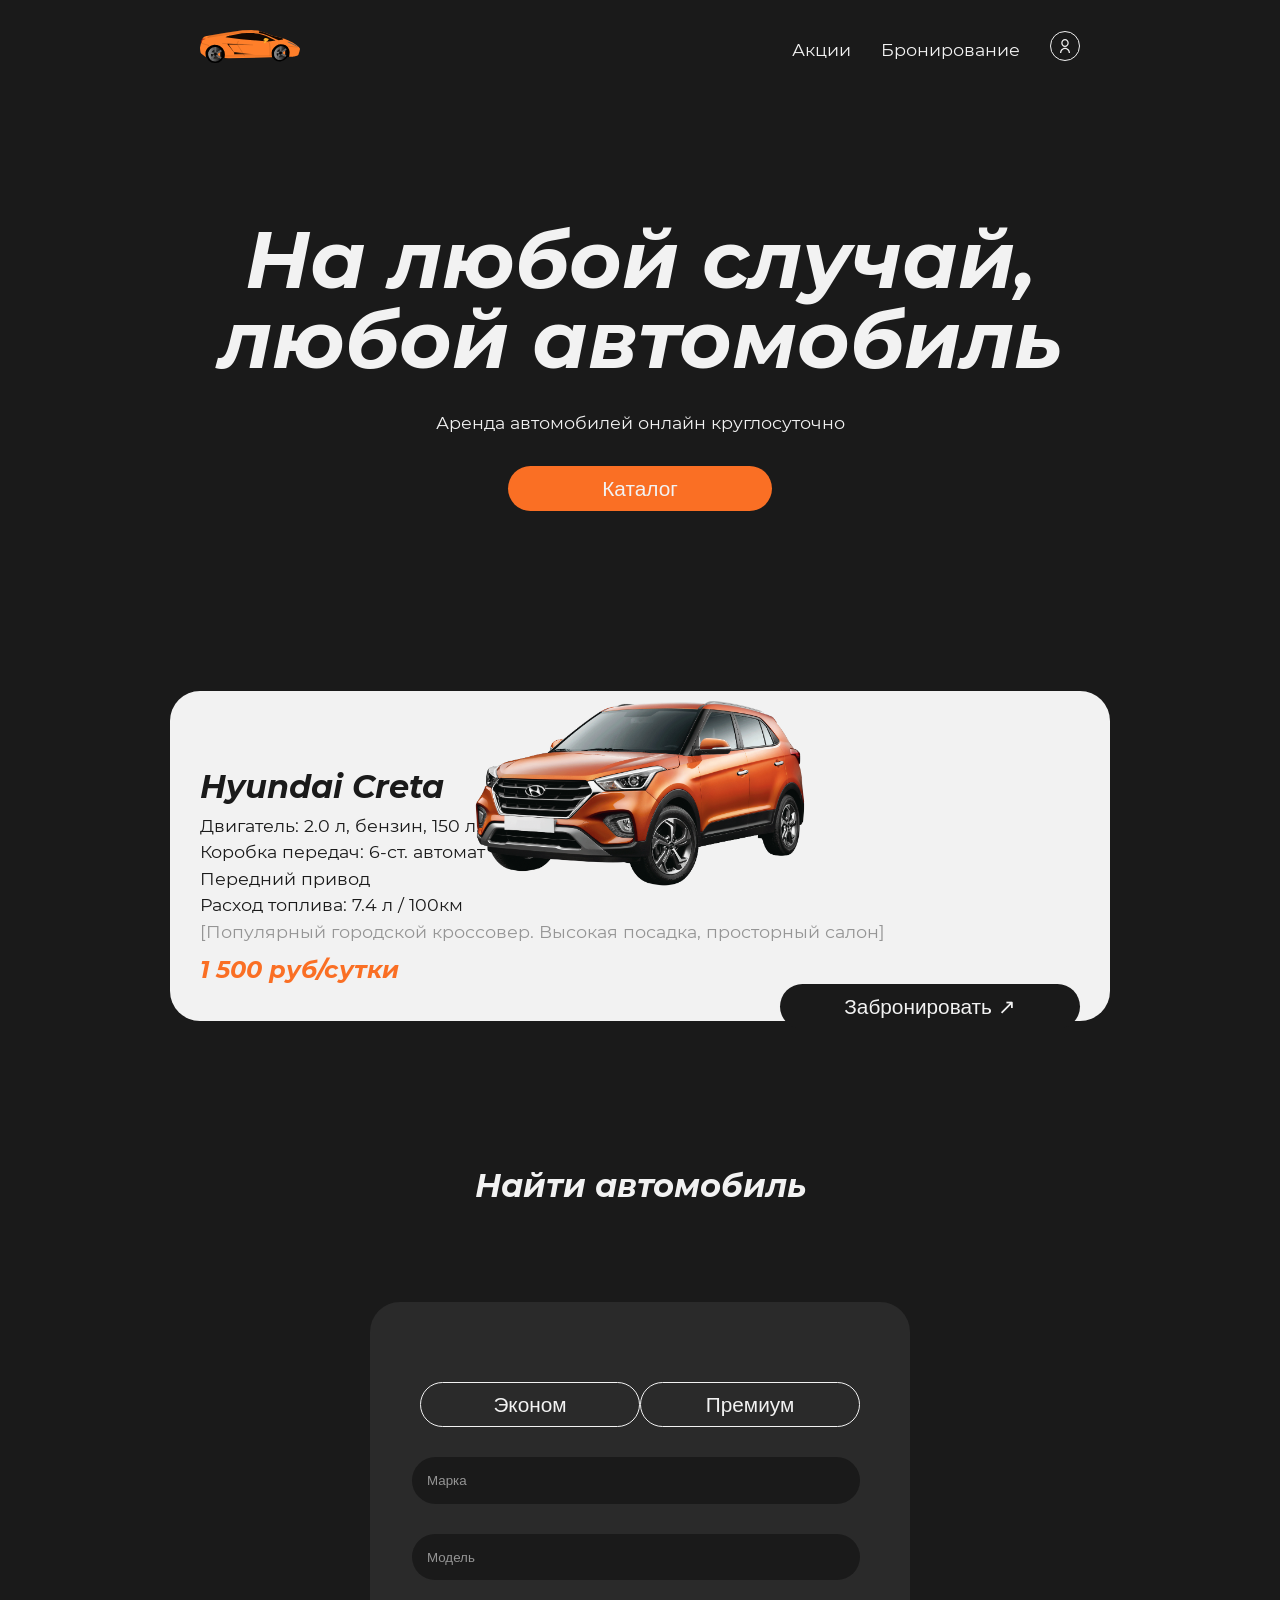
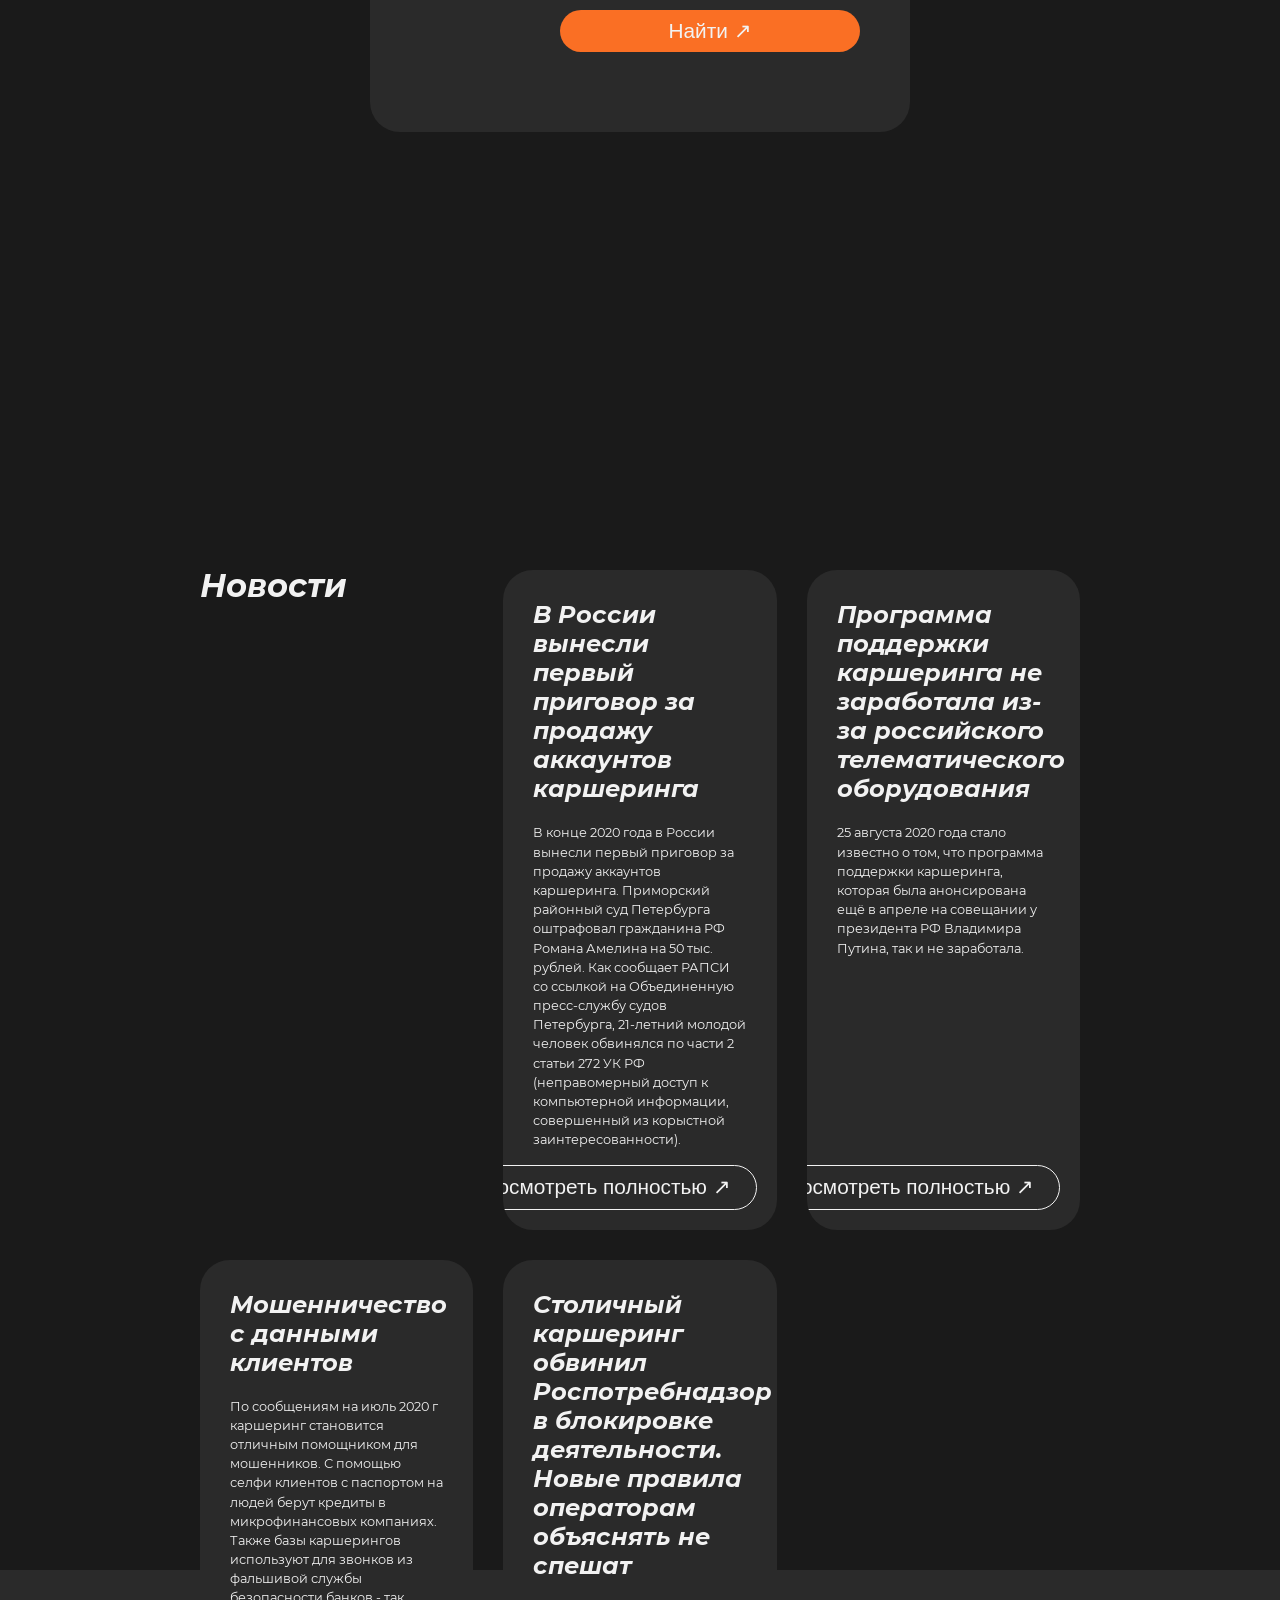
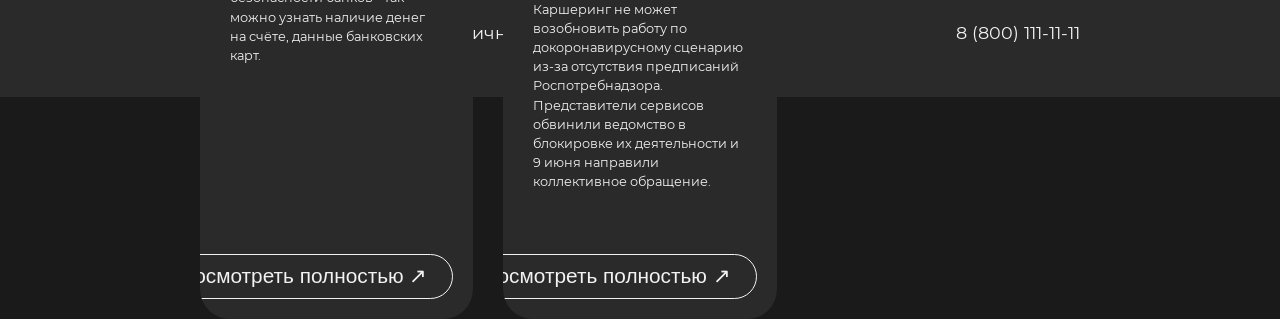
==== index.html @ b6ddaa35 "first commit" ====
<!DOCTYPE html>
<html lang="ru">
<head>
    <meta charset="UTF-8">
    <meta name="viewport" content="width=device-width, initial-scale=1.0">
    <link rel="stylesheet" href="./css/style.css">
    <title>Car&Drive</title>
</head>
<body>
    <header>
        <a href="index.html"><img src="./img/svg/logo.svg" alt="logo" class="logo"></a>
        <nav>
            <a href="#">Акции</a>
            <a href="pages/bron.html">Бронирование</a>
            <a href="pages/login.html"><img src="./img/svg/account.svg" alt="account" class="account"></a>
        </nav>
    </header>
    <main>
        <div class="main-content">
            <h1>На любой случай, любой автомобиль</h1>
            <p>Аренда автомобилей онлайн круглосуточно</p>
            <button class="cta" onclick="window.location.href='pages/bron.html'">Каталог</button>
        </div>
        <div class="main-car">
            <img src="./img/cars/orange-huynday.png" alt="orange-huynday" class="main-img">
            <div class="main-car-content" id="Z94CB41D0BR789012">
                <div class="desc">
                    <h2>Hyundai Creta</h2>
                    <p>Двигатель: 2.0 л, бензин, 150 л.с.<br>
                    Коробка передач: 6-ст. автомат<br>
                    Передний привод<br>
                    Расход топлива: 7.4 л / 100км<br>
                    <span>[Популярный городской кроссовер. Высокая посадка, просторный салон]</span></p>
                    <h6>1 500 руб/сутки</h6>
                </div>
                <button class="cta btn-black bron-btn" onclick="window.location.href='pages/bron.html#Z94CB41D0BR789012'">Забронировать ↗</button>
            </div>
        </div>
    </main>
    <!-- <section class="section-trust">

    </section> -->
    <section class="section-search">
        <h2>Найти автомобиль</h2>
        <div class="search">
            <div class="search-btns">
                <button class="stroke">Эконом</button>
                <button class="stroke">Премиум</button>
            </div>
            <input type="text" id="mark" name="mark" placeholder="Марка">
            <input type="text" id="model" name="model" placeholder="Модель">
            <button class="cta">Найти ↗</button>
        </div>
    </section>

    <section class="section-news">
        <div class="news">
            <h2>Новости</h2>
            <div class="new">
                <img src="./img/roads/road-travel.jpg" alt="new" class="news-img">
                <div class="new-content">
                    <h6>В России вынесли первый приговор за продажу аккаунтов каршеринга</h6>
                    <p>В конце 2020 года в России вынесли первый приговор за продажу аккаунтов каршеринга. Приморский районный суд Петербурга оштрафовал гражданина РФ Романа Амелина на 50 тыс. рублей. Как сообщает РАПСИ со ссылкой на Объединенную пресс-службу судов Петербурга, 21-летний молодой человек обвинялся по части 2 статьи 272 УК РФ (неправомерный доступ к компьютерной информации, совершенный из корыстной заинтересованности).</p>
                </div>
                <button class="stroke learn-more-btn">Посмотреть полностью ↗</button>
            </div>

            <div class="new">
                <img src="./img/roads/Road-Trip.jpg" alt="new" class="news-img">
                <div class="new-content">
                    <h6>Программа поддержки каршеринга не заработала из-за российского телематического оборудования</h6>
                    <p>25 августа 2020 года стало известно о том, что программа поддержки каршеринга, которая была анонсирована ещё в апреле на совещании у президента РФ Владимира Путина, так и не заработала.</p>
                </div>
                <button class="stroke learn-more-btn">Посмотреть полностью ↗</button>
            </div>

            <div class="new">
                <img src="./img/card/visa.png" alt="new" class="news-img">
                <div class="new-content">
                    <h6>Мошенничество с данными клиентов</h6>
                    <p>По сообщениям на июль 2020 г каршеринг становится отличным помощником для мошенников. С помощью селфи клиентов с паспортом на людей берут кредиты в микрофинансовых компаниях. Также базы каршерингов используют для звонков из фальшивой службы безопасности банков - так можно узнать наличие денег на счёте, данные банковских карт.</p>
                </div>
                <button class="stroke learn-more-btn">Посмотреть полностью ↗</button>
            </div>

            <div class="new">
                <img src="./img/roads/empty-highway-asphalt-road-beautiful-sky_51195-3950.jpg" alt="new" class="news-img">
                <div class="new-content">
                    <h6>Столичный каршеринг обвинил Роспотребнадзор в блокировке деятельности. Новые правила операторам объяснять не спешат</h6>
                    <p>Каршеринг не может возобновить работу по докоронавирусному сценарию из-за отсутствия предписаний Роспотребнадзора. Представители сервисов обвинили ведомство в блокировке их деятельности и 9 июня направили коллективное обращение.</p>
                </div>
                <button class="stroke learn-more-btn">Посмотреть полностью ↗</button>
            </div>
        </div>
    </section>

    <footer>
        <nav>
            <a href="#">Акции</a>
            <a href="./pages/bron.html">Бронирование</a>
            <a href="./pages/login.html">Личный кабинет</a>
        </nav>
        <p>8 (800) 111-11-11</p>
    </footer>

    <script src="./js/flip-card-script.js"></script>
    
</body>
</html>
---- css/style.css ----
@font-face {
    font-family: 'Montsterrat-reg';
    src: url('../fonts/Montserrat-Regular.ttf');
}
@font-face {
    font-family: 'Montsterrat-bi';
    src: url('../fonts/Montserrat-BoldItalic.ttf');
}
@font-face {
    font-family: 'NotoSans';
    src: url('../fonts/NotoSansJP-Bold.otf');
}

*{
    margin: 0;
    padding: 0;
}

p, a, label{
    font-size: 1.1em;
    font-family: 'Montsterrat-reg';
    color: #f2f2f2;
    text-decoration: none;
    line-height: 1.5;
}
a img:hover{
    fill:#fa6f24;
}
label{
    font-size: 1em;
}
span{
    color: #959595;
}
body{
    background-color: #1a1a1a;
    margin: 0 200px;
    display: flex;
    flex-direction: column;
    gap: 100px;
}
section{
    height: 100vh;
}
header{
    display: flex;
    justify-content: space-between;
    margin-top: 30px;
}
.logo{
    width: 100px;
}
a{
    transition: 0.3s;
}
a:hover{
    color: rgb(254, 127, 37);
}
nav{
    display: flex;
    align-items: center;
    gap: 30px;
}
h1{
    color: #f2f2f2;
    font-size: 5em;
    line-height: 1;
    font-family: 'Montsterrat-bi';
}
h2{
    color: #1a1a1a;
    font-size: 2em;
    line-height: 1;
    font-family: 'Montsterrat-bi';
}
h6{
    font-size: 1.5em;
    color: #f2f2f2;
    font-family: 'Montsterrat-bi';
}
section h2, main h2{
    color: #f2f2f2;
}
main{
    height: 100vh;
    display: flex;
    flex-direction: column;
    text-align: center;
    justify-content: center;
    align-items: center;
    gap: 180px;
}
.main-content, .car-card-content{
    display: flex;
    flex-direction: column;
    justify-content: center;
    align-items: center;
    gap: 30px;
}
.car-card-content{
    align-items: end;
    margin-top: 60px;
}
.main-img, .car-card-img{
    position: absolute;
    width: 40%;
    bottom: 40%;
    left: 30%;
}
.car-card-img{
    width: 60%;
    bottom: 80%;
    left: 20%;
}
button{
    font-size: 1.3em;
    border-radius: 40px;
    transition: 0.3s;
    border: none;
    width: 300px;
    height: 45px;
    text-align: center;
}
.cta{
    background-color: #fa6f24;
    color: #f2f2f2;
}
.cta:hover{
    background-color: rgb(221, 95, 6);
    cursor: pointer;  
}
.stroke{
    background-color: transparent;
    border: 1px solid #f2f2f2;
    color: #f2f2f2;
}
.stroke:hover{
    background-color: #fa6f24;
    border: 1px solid rgb(221, 95, 6);
    cursor: pointer; 
}

.main-content button{
    width: 30%;
}
.main-car, .car-card{
    width: 100%;
    height: 30%;
    background-color: #f2f2f2;
    border-radius: 30px;
    position: relative;
    padding: 30px;
}
.car-card{
    height: calc(100% - 150px);
    background-color: #2a2a2a;
    flex: 0 0 28%; 
}
.car-card button{
    width: 70%;
}
.car-card-bron{
    display: flex;
    align-items: center;
    justify-content: space-between;
    width: 100%;
}
.car-card-bron h6, .main-car-content h6{
    color: #fa6f24;
}
.btn-black{
    background-color: #1a1a1a;
}
.desc{
    width: 100%;
    display: flex;
    flex-direction: column;
    align-items: baseline;
    text-align: start;
    gap: 10px;
}
.main-car-content p, .main-car-content h2{
    color: #1a1a1a;
}
.main-car-content{
    display: flex;
    flex-direction: column;
    align-items: flex-end;
    margin-top: 50px;
}

.section-search{
    display: flex;
    flex-direction: column;
    align-items: center;
}
.search, .form, .form-lk{
    background-color: #2a2a2a;
    padding: 80px 50px;
    width: 50%;
    display: flex;
    flex-direction: column;
    border-radius: 30px;
    height: 30%;
    gap: 30px;
    align-items: end;
    margin-top: 100px;
}
.car-info, .user-info, .form-user{
    width: 100%;
    display: flex;
    flex-direction: column;
    gap: 20px;
}
.form-user{
    align-items: end;
    gap: 50px;
}
.user-info{
    align-items: end;
}

.form{
    width: 100%;
    padding: 30px 50px;
    display: grid;
    grid-template-columns: 1fr 1fr;
    gap: 100px;
    height: auto;
    align-items: start;
}
.form-lk{
    width: 50%;
    display: flex;
    flex-direction: column;
    height: auto;
}
.form-btns{
    display: flex;
    align-items: center;
    justify-content: space-between;
    width: 100%;
}

input{
    width: 95%;
    background-color: #1a1a1a;
    border: none;
    border-radius: 25px;
    height: 50px;
    color: #f2f2f2;
    padding: 0 15px;
}
input::placeholder{
    color: #959595;
}
input::-webkit-calendar-picker-indicator{
    filter: invert(1);
}
.search-btns{
    display: flex;
    justify-content: space-evenly;
    width: 100%;
}

footer{
    background-color: #2a2a2a;
    margin-left: -200px;
    margin-right: -200px;
    padding: 50px 200px;
    display: flex;
    justify-content: space-between;
}


.news{
    display: grid;
    grid-template-columns: 1fr 1fr 1fr;
    grid-template-rows: 1fr 1fr;
    gap: 30px;
}

.new-content{
    display: flex;
    flex-direction: column;
    gap: 20px;
}
.new button{
    position: absolute;
    right: 20px;
    bottom: 20px;
}
.new-content h6{
    width: 100%;
}
.new-content p{
    font-size: 0.8em;
    margin-bottom: 50px;
}
.new{
    background-color: #2a2a2a;
    padding: 30px;
    border-radius: 30px;  
    position: relative;
    overflow: hidden;
}
.new:hover{
    border: 1px solid #f2f2f2;
    box-shadow: 5px 5px 20px #f2f2f231;
}
.new img{
    opacity: 0;
    width: 100%;
    height: 100%;
    position: absolute;
    top: 0;
    left: 0;
    background-size: contain;
}


.carousel{
    display: flex;
    gap: 20px;
    width: 100%;
    height: 100%;
    transition: transform 0.5s ease-in-out;
    align-items: end;
}
.inp{
    display: flex;
    flex-direction: column;
    gap: 10px;
    width: 100%;
    text-align: left;
}
.carousel-container {
    height: 50%;
    width: 100%;
    position: relative;
    display: flex;
    align-items: center;
    justify-content: center;
    padding: 20px;
}
.carousel-wrapper {
    height: 100%;
    width: 100%;
    overflow: hidden;
    margin: 0 20px;
}
.carousel-btn {
    position: relative;
    width: 50px;
    height: 50px;
    margin-top: 70px;
    border: none;
    border-radius: 50%;
    background: #2a2a2a;
    color: #f2f2f2;
    font-size: 24px;
    cursor: pointer;
    display: flex;
    align-items: center;
    justify-content: center;
    transition: all 0.3s ease;
    z-index: 10;
}
.carousel-btn:hover {
    background: #555;
    transform: scale(1.1);
}
.carousel-btn:active {
    transform: scale(0.95);
}
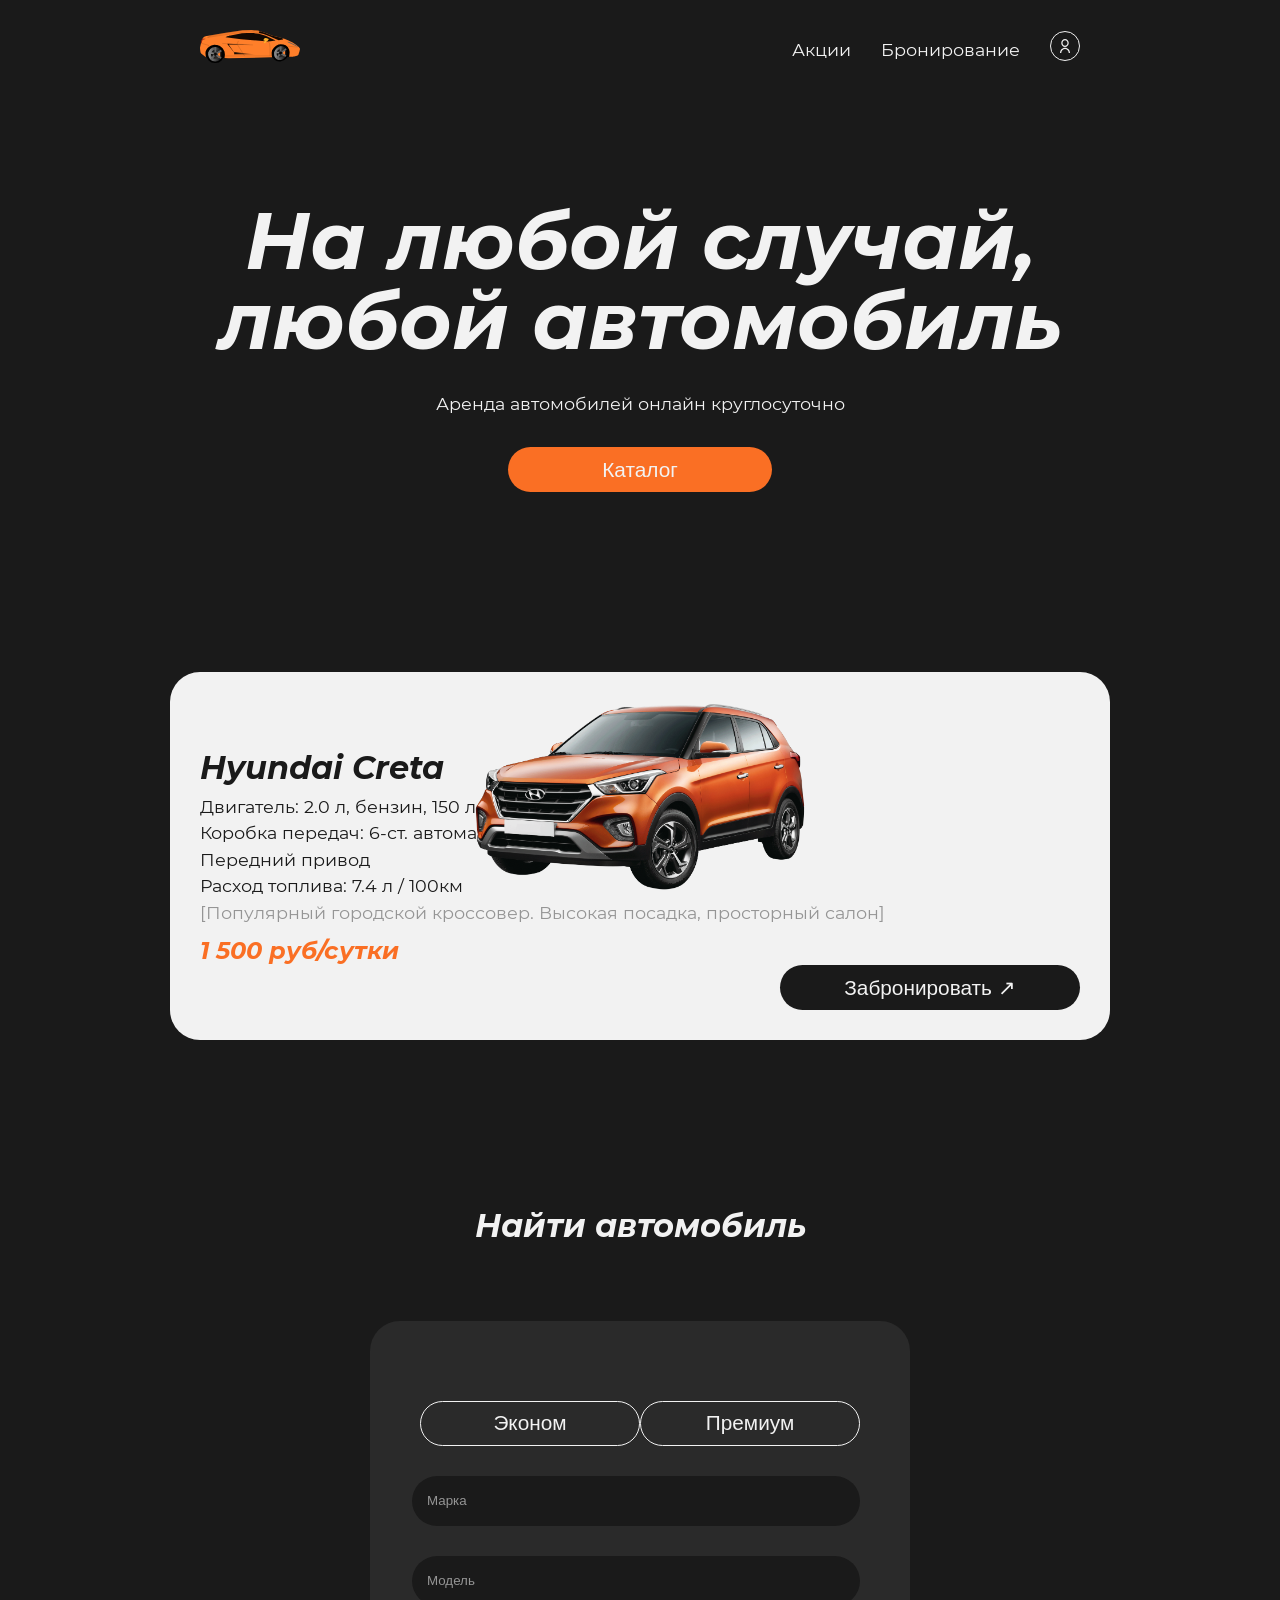
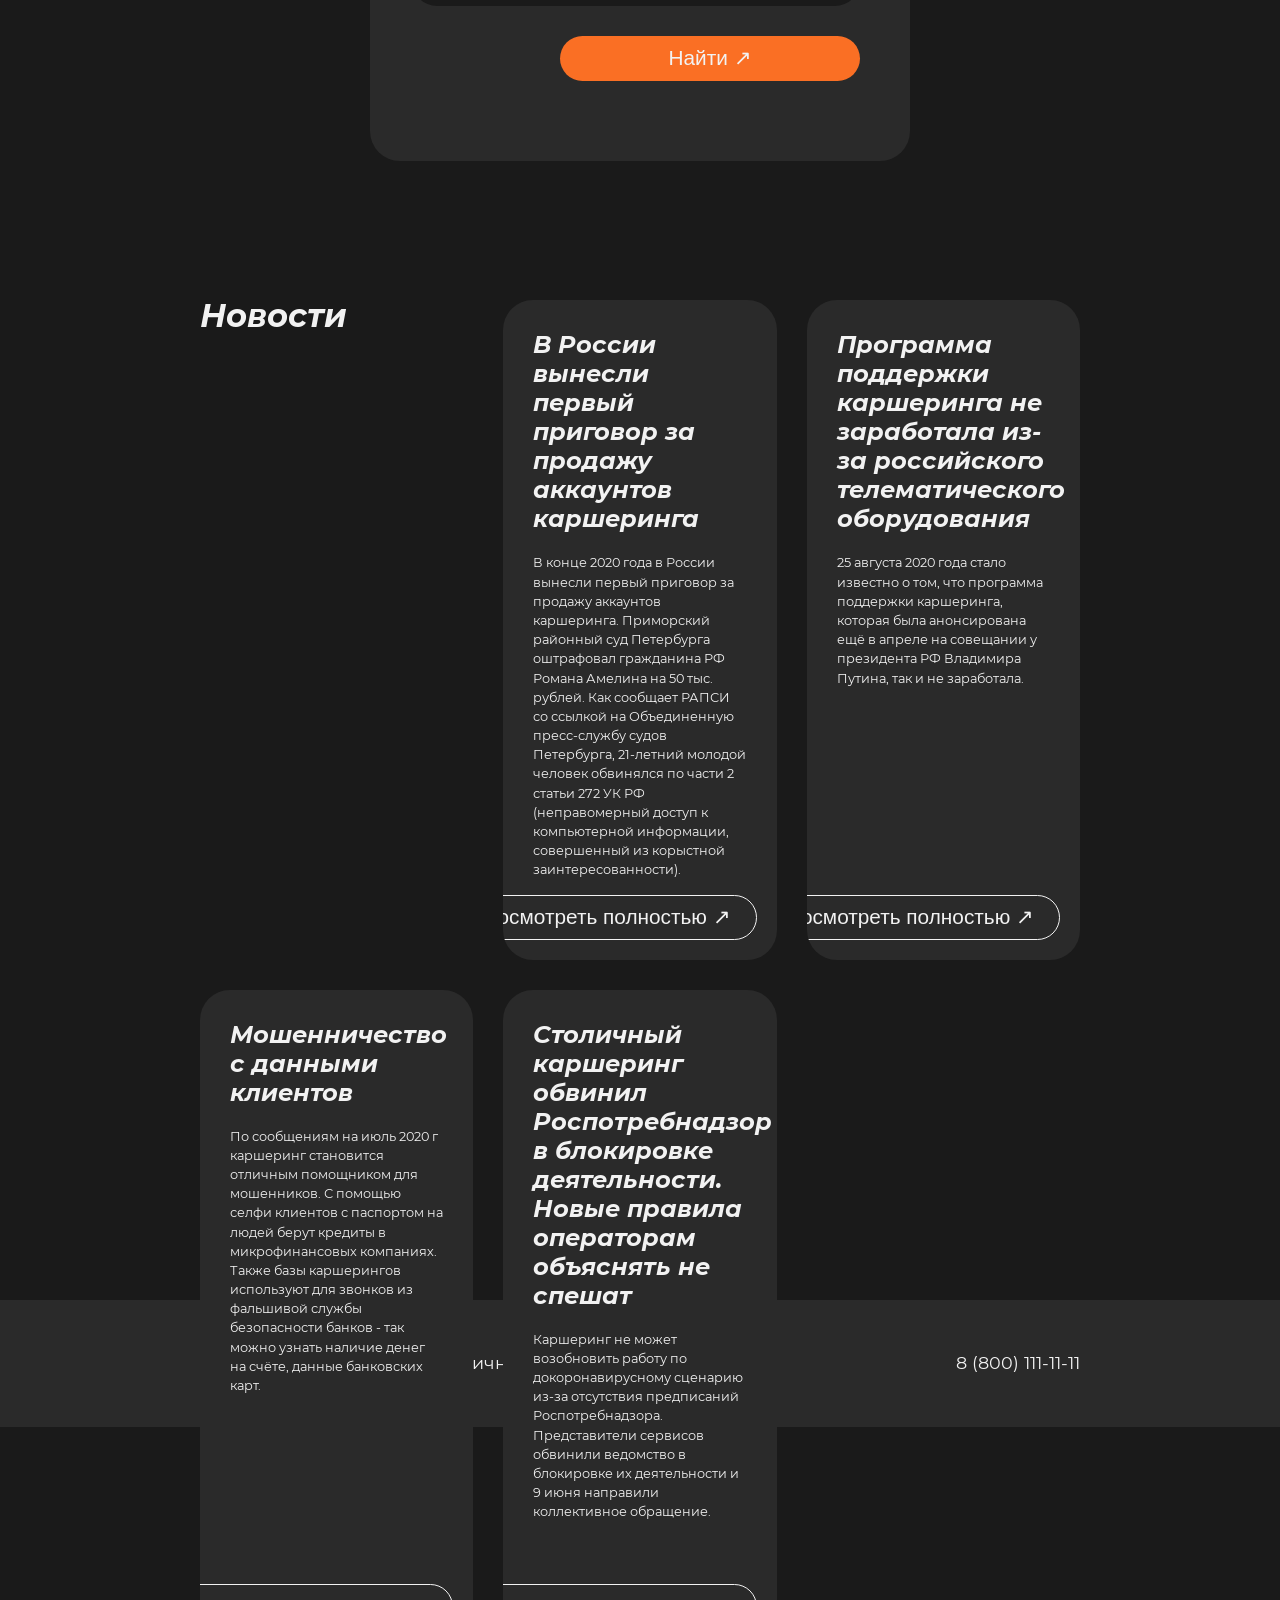
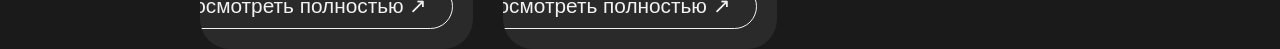
==== commit bcc20d92: "js update" ====
--- a/index.html
+++ b/index.html
@@ -44,12 +44,29 @@
         <h2>Найти автомобиль</h2>
         <div class="search">
             <div class="search-btns">
-                <button class="stroke">Эконом</button>
-                <button class="stroke">Премиум</button>
+                <button class="stroke" id="econom-btn">Эконом</button>
+                <button class="stroke" id="premium-btn">Премиум</button>
             </div>
             <input type="text" id="mark" name="mark" placeholder="Марка">
             <input type="text" id="model" name="model" placeholder="Модель">
-            <button class="cta">Найти ↗</button>
+            <button class="cta" id="search-btn">Найти ↗</button>
+        </div>
+    </section>
+
+    <section class="search-results-section" style="display: none;">
+        <h2>Результаты поиска</h2>
+        <div class="carousel-container">
+            <button class="carousel-btn prev-btn">
+                <span>&#8592;</span>
+            </button>
+            <div class="carousel-wrapper">
+                <div class="carousel">
+                    <!-- сюда будут добавляться карточки -->
+                </div>
+            </div>
+            <button class="carousel-btn next-btn">
+                <span>&#8594;</span>
+            </button>
         </div>
     </section>
 
@@ -104,6 +121,7 @@
     </footer>
 
     <script src="./js/flip-card-script.js"></script>
+    <script src="./js/search-script.js"></script>
     
 </body>
 </html>
--- a/css/style.css
+++ b/css/style.css
@@ -41,6 +41,10 @@
 }
 section{
     height: 100vh;
+    display: flex;
+    flex-direction: column;
+    align-items: center;
+    justify-content: space-around;
 }
 header{
     display: flex;
@@ -126,7 +130,7 @@
     color: #f2f2f2;
 }
 .cta:hover{
-    background-color: rgb(221, 95, 6);
+    background-color: #cb4e0a;
     cursor: pointer;  
 }
 .stroke{
@@ -134,9 +138,9 @@
     border: 1px solid #f2f2f2;
     color: #f2f2f2;
 }
-.stroke:hover{
-    background-color: #fa6f24;
-    border: 1px solid rgb(221, 95, 6);
+.stroke:hover, .active{
+    background-color: #cb4e0a;
+    border: 1px solid #fa6f24;
     cursor: pointer; 
 }
 
@@ -145,14 +149,13 @@
 }
 .main-car, .car-card{
     width: 100%;
-    height: 30%;
+    height: auto;
     background-color: #f2f2f2;
     border-radius: 30px;
     position: relative;
     padding: 30px;
 }
 .car-card{
-    height: calc(100% - 150px);
     background-color: #2a2a2a;
     flex: 0 0 28%; 
 }
@@ -193,6 +196,7 @@
     display: flex;
     flex-direction: column;
     align-items: center;
+    height: 70vh;
 }
 .search, .form, .form-lk{
     background-color: #2a2a2a;
@@ -201,10 +205,20 @@
     display: flex;
     flex-direction: column;
     border-radius: 30px;
-    height: 30%;
+    height: auto;
     gap: 30px;
     align-items: end;
-    margin-top: 100px;
+}
+.search-results-section .carousel-container {
+    height: 65%;
+}
+
+.search-results-section{
+    height: 80vh;
+}
+/* чтобы карусель скрывалась, когда нет результатов */
+.search-results-section[style*="display: none"] {
+    display: none;
 }
 .car-info, .user-info, .form-user{
     width: 100%;
@@ -226,14 +240,12 @@
     display: grid;
     grid-template-columns: 1fr 1fr;
     gap: 100px;
-    height: auto;
     align-items: start;
 }
 .form-lk{
     width: 50%;
     display: flex;
     flex-direction: column;
-    height: auto;
 }
 .form-btns{
     display: flex;
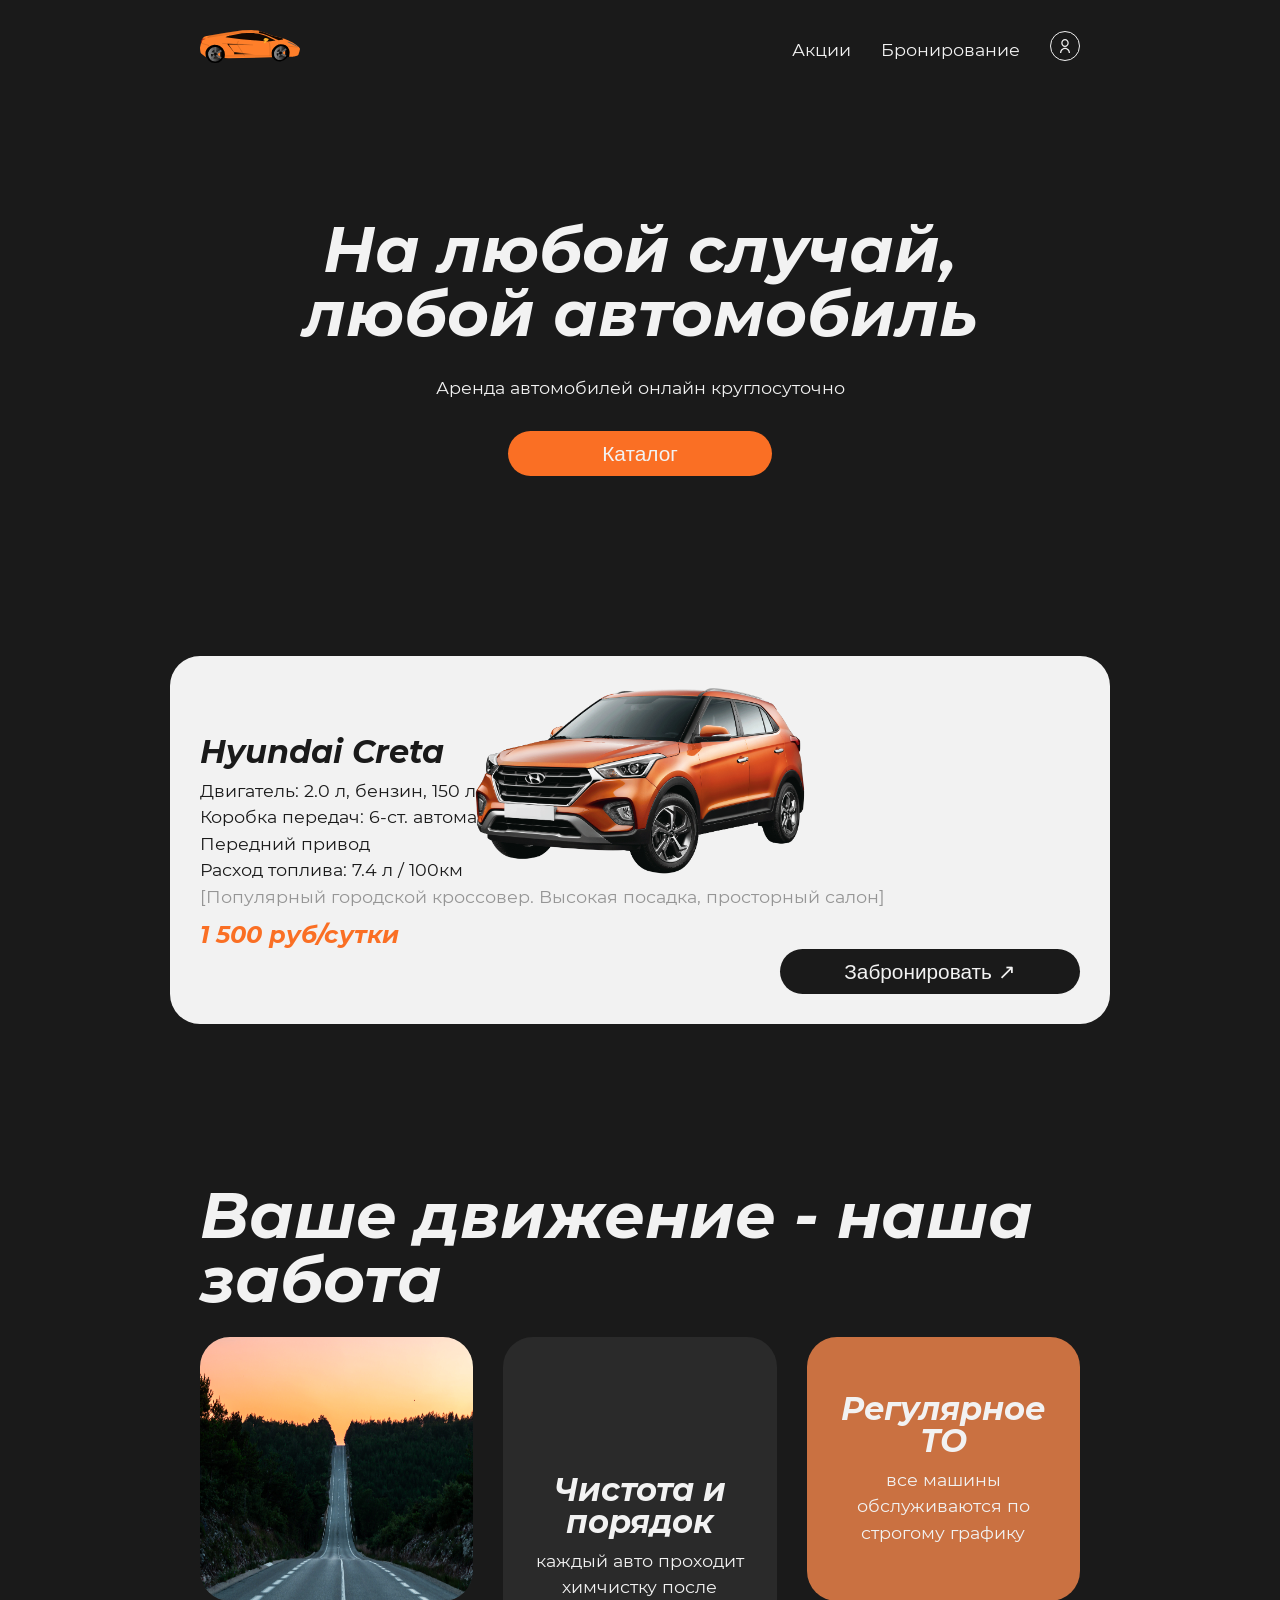
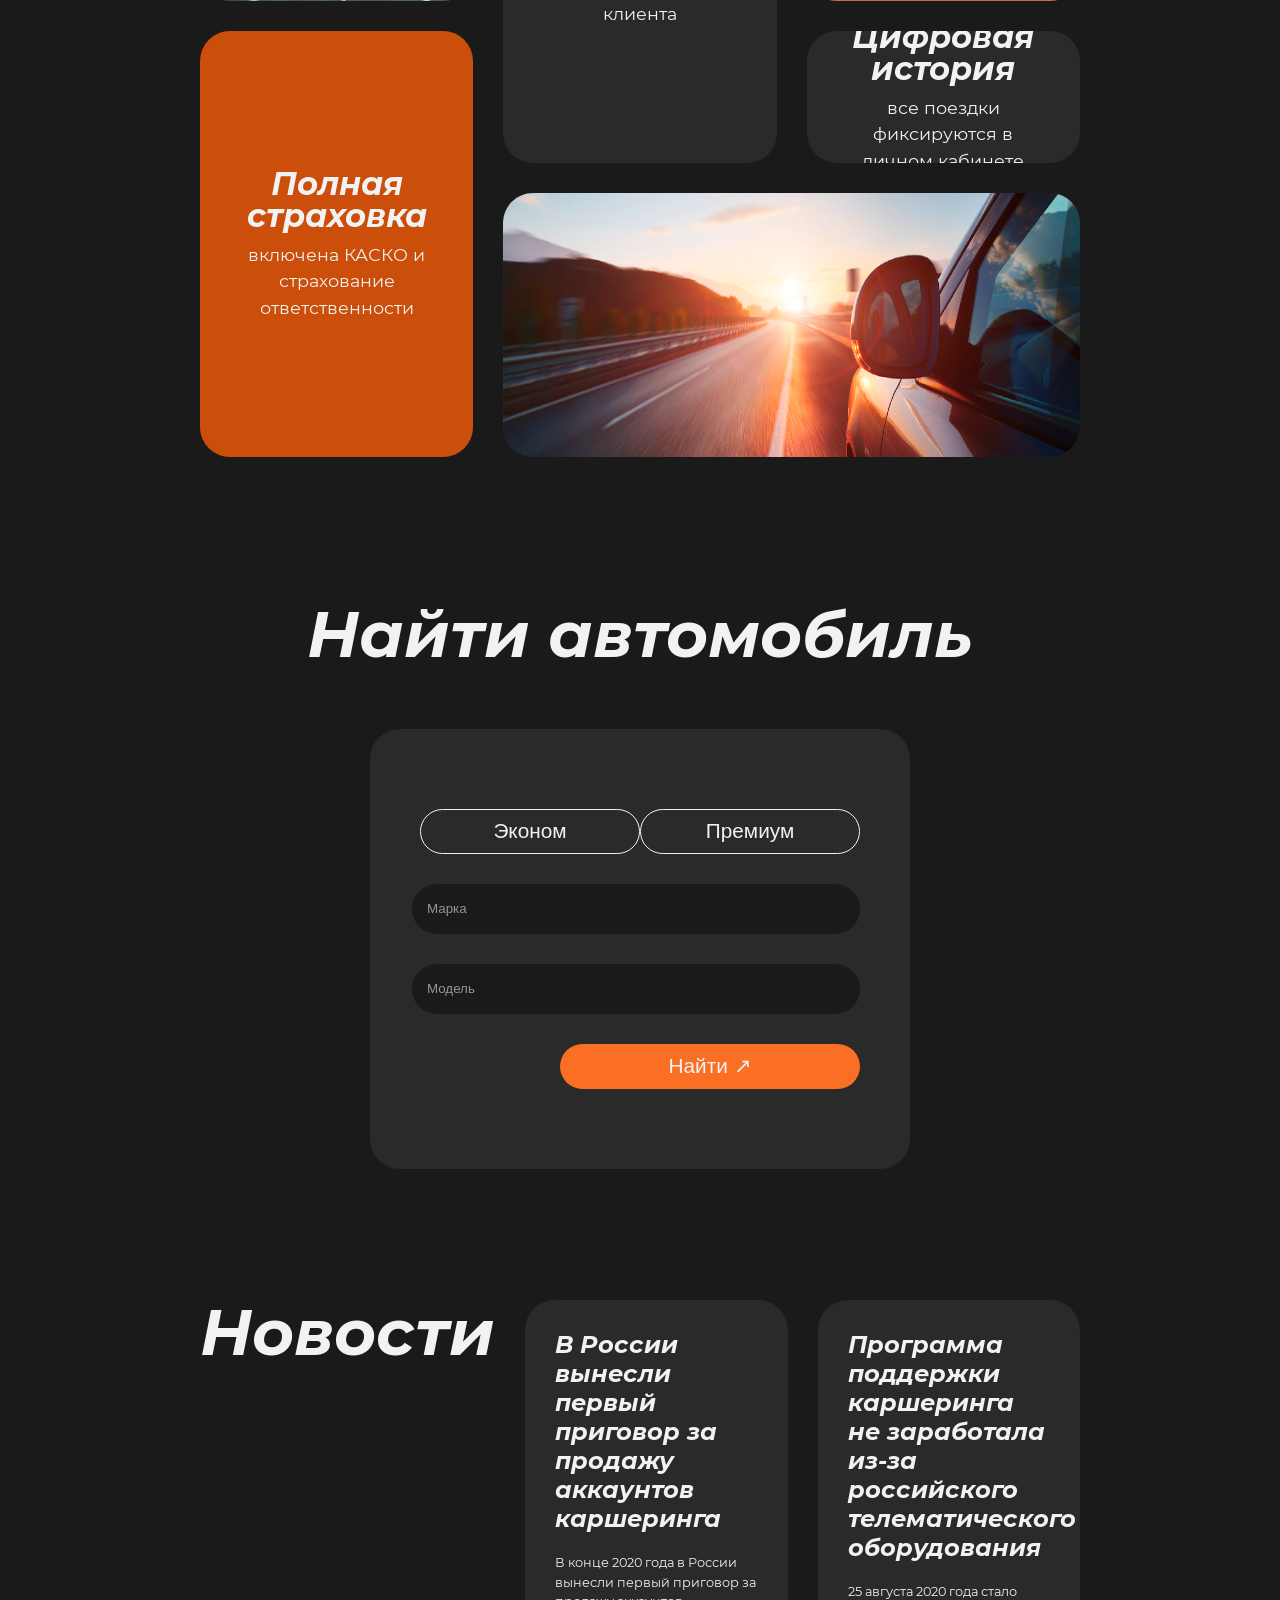
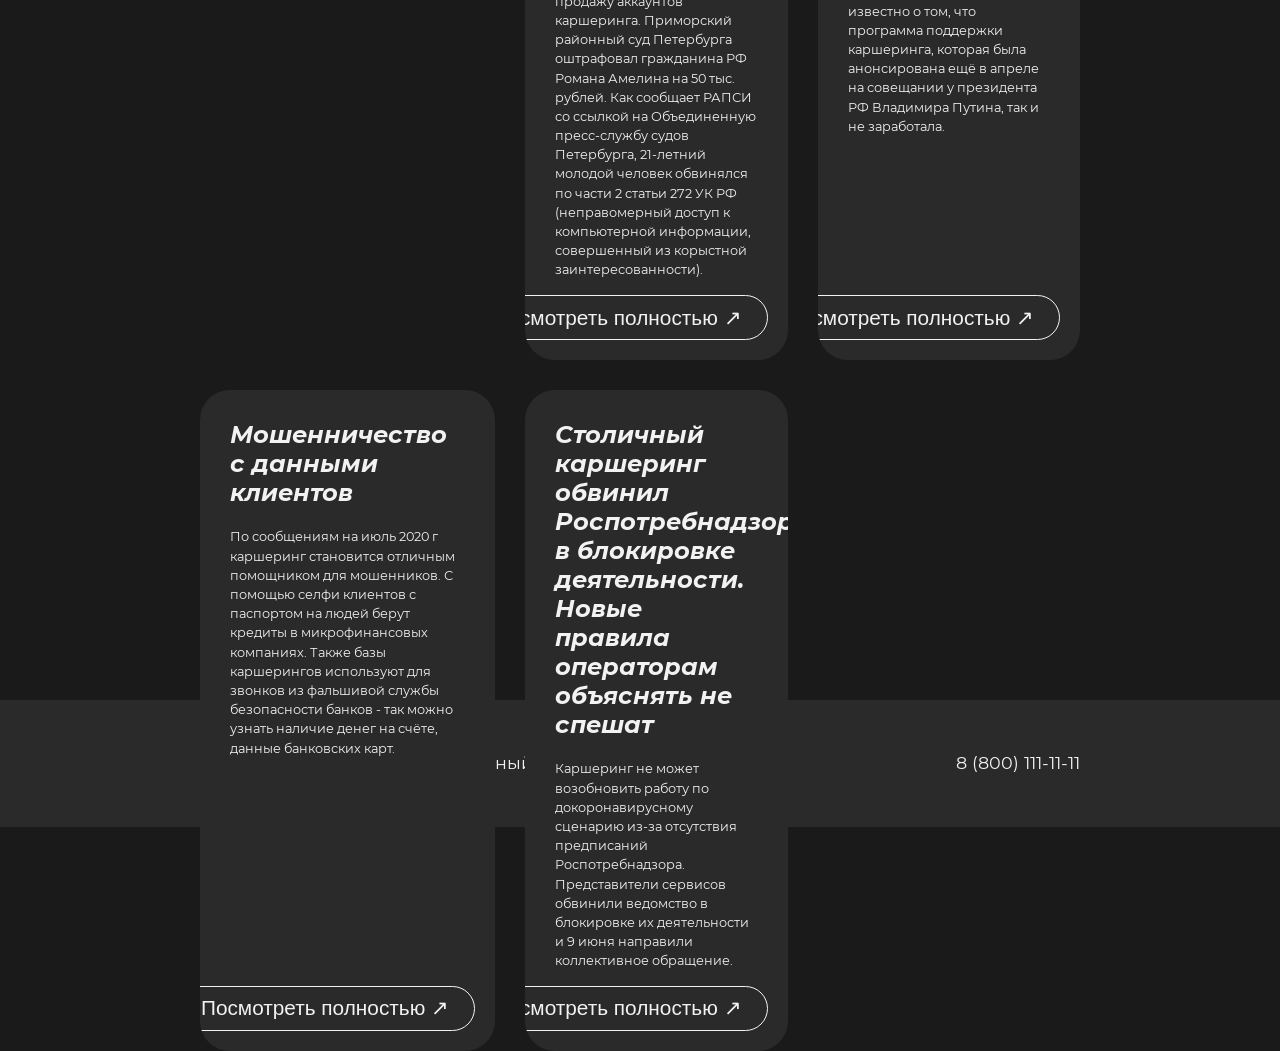
==== commit 6788794e: "lk page" ====
--- a/index.html
+++ b/index.html
@@ -10,7 +10,7 @@
     <header>
         <a href="index.html"><img src="./img/svg/logo.svg" alt="logo" class="logo"></a>
         <nav>
-            <a href="#">Акции</a>
+            <a href="pages/account.html">Акции</a>
             <a href="pages/bron.html">Бронирование</a>
             <a href="pages/login.html"><img src="./img/svg/account.svg" alt="account" class="account"></a>
         </nav>
@@ -37,11 +37,35 @@
             </div>
         </div>
     </main>
-    <!-- <section class="section-trust">
-
-    </section> -->
+    <section class="section-trust">
+        <h1>Ваше движение - наша забота</h1>
+        <div class="trust-cards">
+            <div class="trust-card">
+                <img src="./img/roads/roadrage.jpg" alt="road">
+            </div>
+            <div class="trust-card">
+                <h2>Чистота и порядок</h2>
+                <p>каждый авто проходит химчистку после клиента</p>
+            </div>
+            <div class="trust-card">
+                <h2>Регулярное ТО</h2>
+                <p>все машины обслуживаются по строгому графику</p>
+            </div>
+            <div class="trust-card">
+                <h2>Полная страховка </h2>
+                <p>включена КАСКО и страхование ответственности</p>
+            </div>
+            <div class="trust-card">
+                <h2>Цифровая история</h2>
+                <p>все поездки фиксируются в личном кабинете</p>
+            </div>
+            <div class="trust-card">
+                <img src="./img/roads/background.png" alt="road" >
+            </div>
+        </div>
+    </section>
     <section class="section-search">
-        <h2>Найти автомобиль</h2>
+        <h1>Найти автомобиль</h1>
         <div class="search">
             <div class="search-btns">
                 <button class="stroke" id="econom-btn">Эконом</button>
@@ -54,7 +78,7 @@
     </section>
 
     <section class="search-results-section" style="display: none;">
-        <h2>Результаты поиска</h2>
+        <h1>Результаты поиска</h1>
         <div class="carousel-container">
             <button class="carousel-btn prev-btn">
                 <span>&#8592;</span>
@@ -72,7 +96,7 @@
 
     <section class="section-news">
         <div class="news">
-            <h2>Новости</h2>
+            <h1>Новости</h1>
             <div class="new">
                 <img src="./img/roads/road-travel.jpg" alt="new" class="news-img">
                 <div class="new-content">
--- a/css/style.css
+++ b/css/style.css
@@ -67,7 +67,7 @@
 }
 h1{
     color: #f2f2f2;
-    font-size: 5em;
+    font-size: 4em;
     line-height: 1;
     font-family: 'Montsterrat-bi';
 }
@@ -309,7 +309,7 @@
     font-size: 0.8em;
     margin-bottom: 50px;
 }
-.new{
+.new, .trust-card, .account-data-card{
     background-color: #2a2a2a;
     padding: 30px;
     border-radius: 30px;  
@@ -384,4 +384,111 @@
 }
 .carousel-btn:active {
     transform: scale(0.95);
-}+}
+
+.trust-cards{
+    display: grid;
+    gap: 30px;
+    height: 80%;
+    grid-template-columns: 1fr 1fr 1fr;
+    grid-template-rows: 2fr 1fr 2fr;
+}
+.trust-card, .account-data-card{
+    display: flex;
+    flex-direction: column;
+    align-items: center;
+    justify-content: center;
+    text-align: center;
+    gap: 10px;
+}
+.trust-card:first-child, .trust-card:last-child{
+    padding: 0;
+}
+.trust-card img{
+    background-size: cover;
+    background-repeat: no-repeat;
+    width: 100%;  
+    height: 100%;
+    filter: hue-rotate(-20deg) saturate(1.3);
+}
+.trust-card:last-child{
+    grid-column: 2/4;
+    grid-row: 3;
+}
+.trust-card:nth-child(2){
+    grid-row: 1/3;
+}
+.trust-card:nth-child(3){
+    background-color: #ca7141;
+}
+.trust-card:nth-child(4){
+    grid-column: 1;
+    grid-row: 2/4;
+    background-color: #cb4e0a;
+}
+.trust-card:nth-child(5){
+    grid-column: 3;
+}
+
+.main-account-section{
+    height: 50%;
+    display: grid;
+    gap: 30px;
+    row-gap: 90px;
+    grid-template-rows: 1.5fr 1fr;
+    grid-template-columns: 0.8fr 1fr 0.5fr; 
+}
+.account-data-card, .data{
+    text-align: left;
+    align-items: baseline;
+    justify-content: flex-start;
+    height: 100%;
+}
+.account-data-card:first-child{
+    align-items: end;
+    background-color: #cb4e0a;
+}
+.account-data-card:last-child{
+    align-items: end;
+}
+.account-data-card:first-child .data, .account-data-card:last-child .data-card{
+    width: 100%;
+    justify-content: start;
+}
+.account-data-card:nth-child(3){
+    grid-row: 1/3;
+    grid-column: 3;
+}
+.account-data-card button:hover{
+    border: 1px solid #1a1a1a;
+    background-color: #f2f2f2;
+    color: #1a1a1a;
+}
+.data-card{
+    display: flex;
+    gap: 30px;
+    align-items: center;
+    justify-content: center;
+    height: 100%;
+}
+.circle img{
+    width: 100%;
+}
+.data{
+    display: flex;
+    flex-direction: column;
+    gap: 10px;
+}
+.circle{
+    width: 80px;
+    height: 80px;
+    padding: 20px;
+    border-radius: 150px;
+    display: flex;
+    align-items: center;
+    justify-content: center;
+    background-color:#da9672;
+}
+.circle h2{
+    color: #cb4e0a;
+}
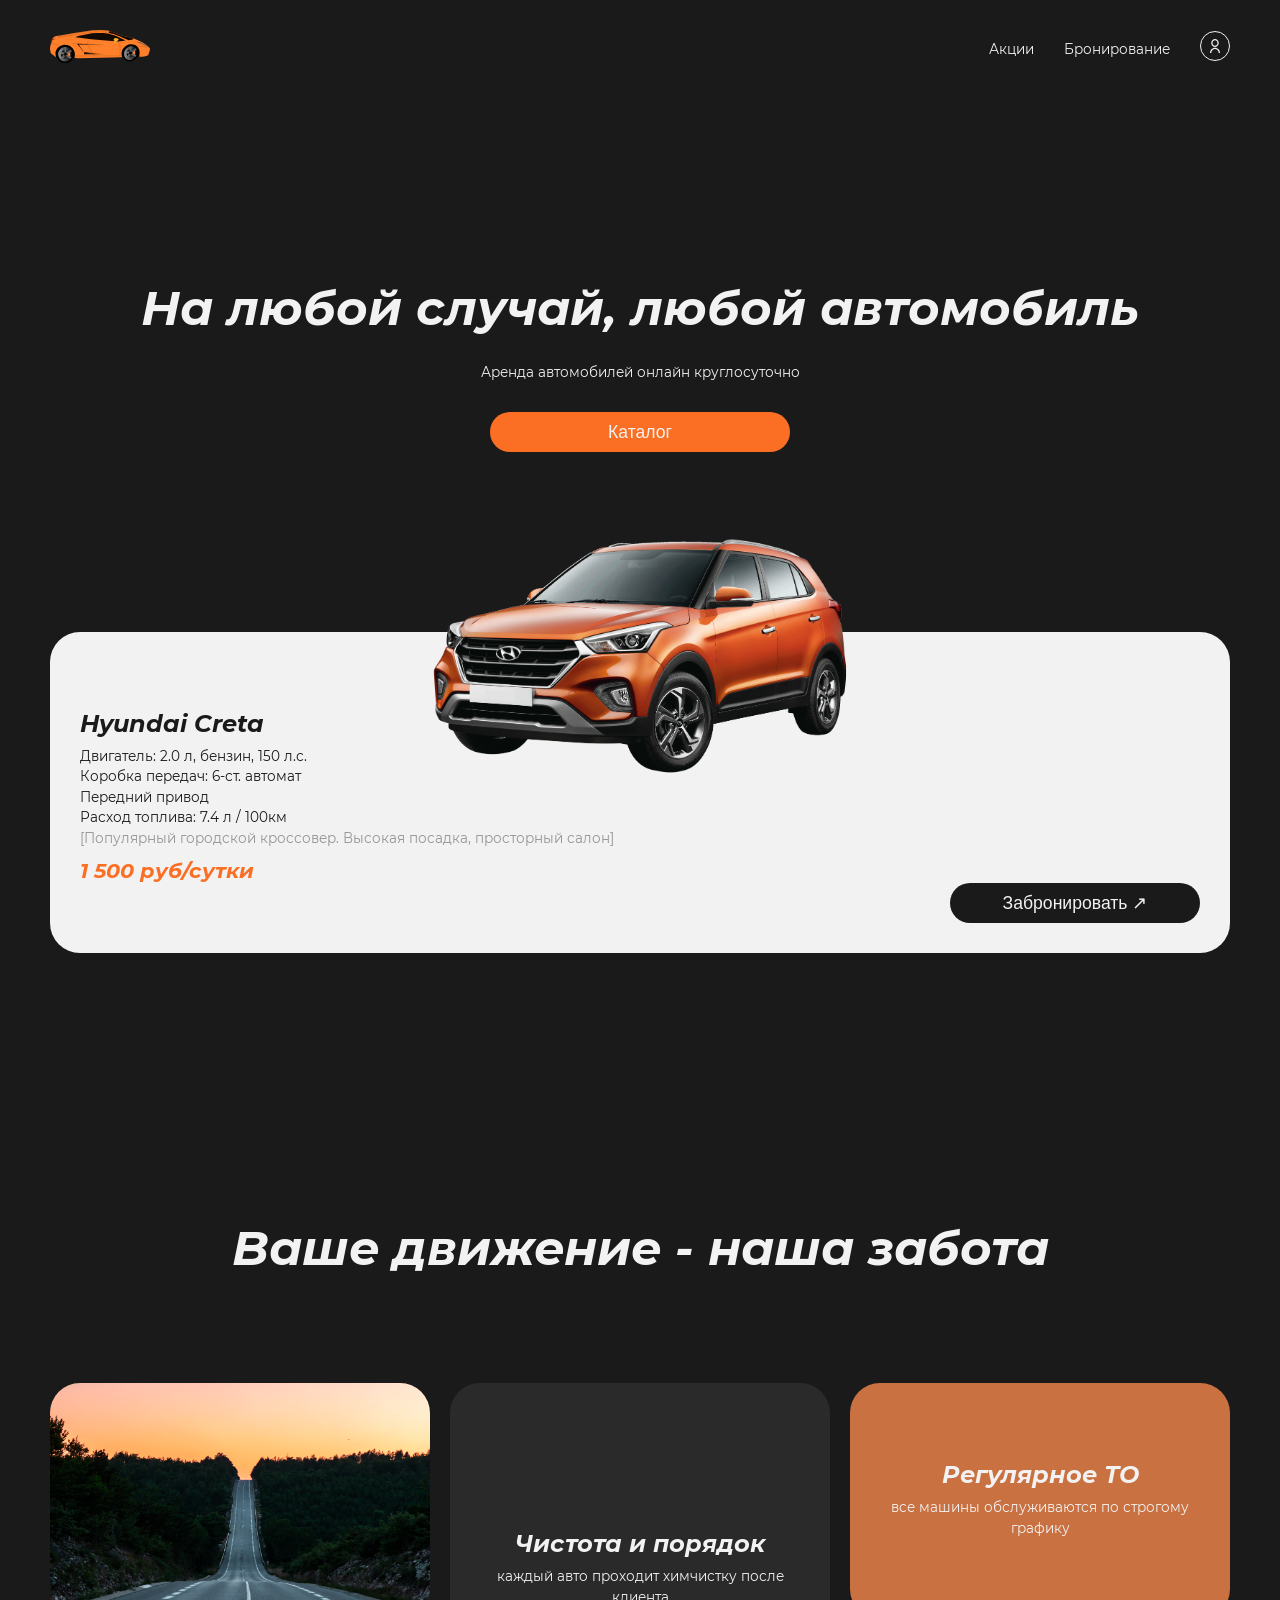
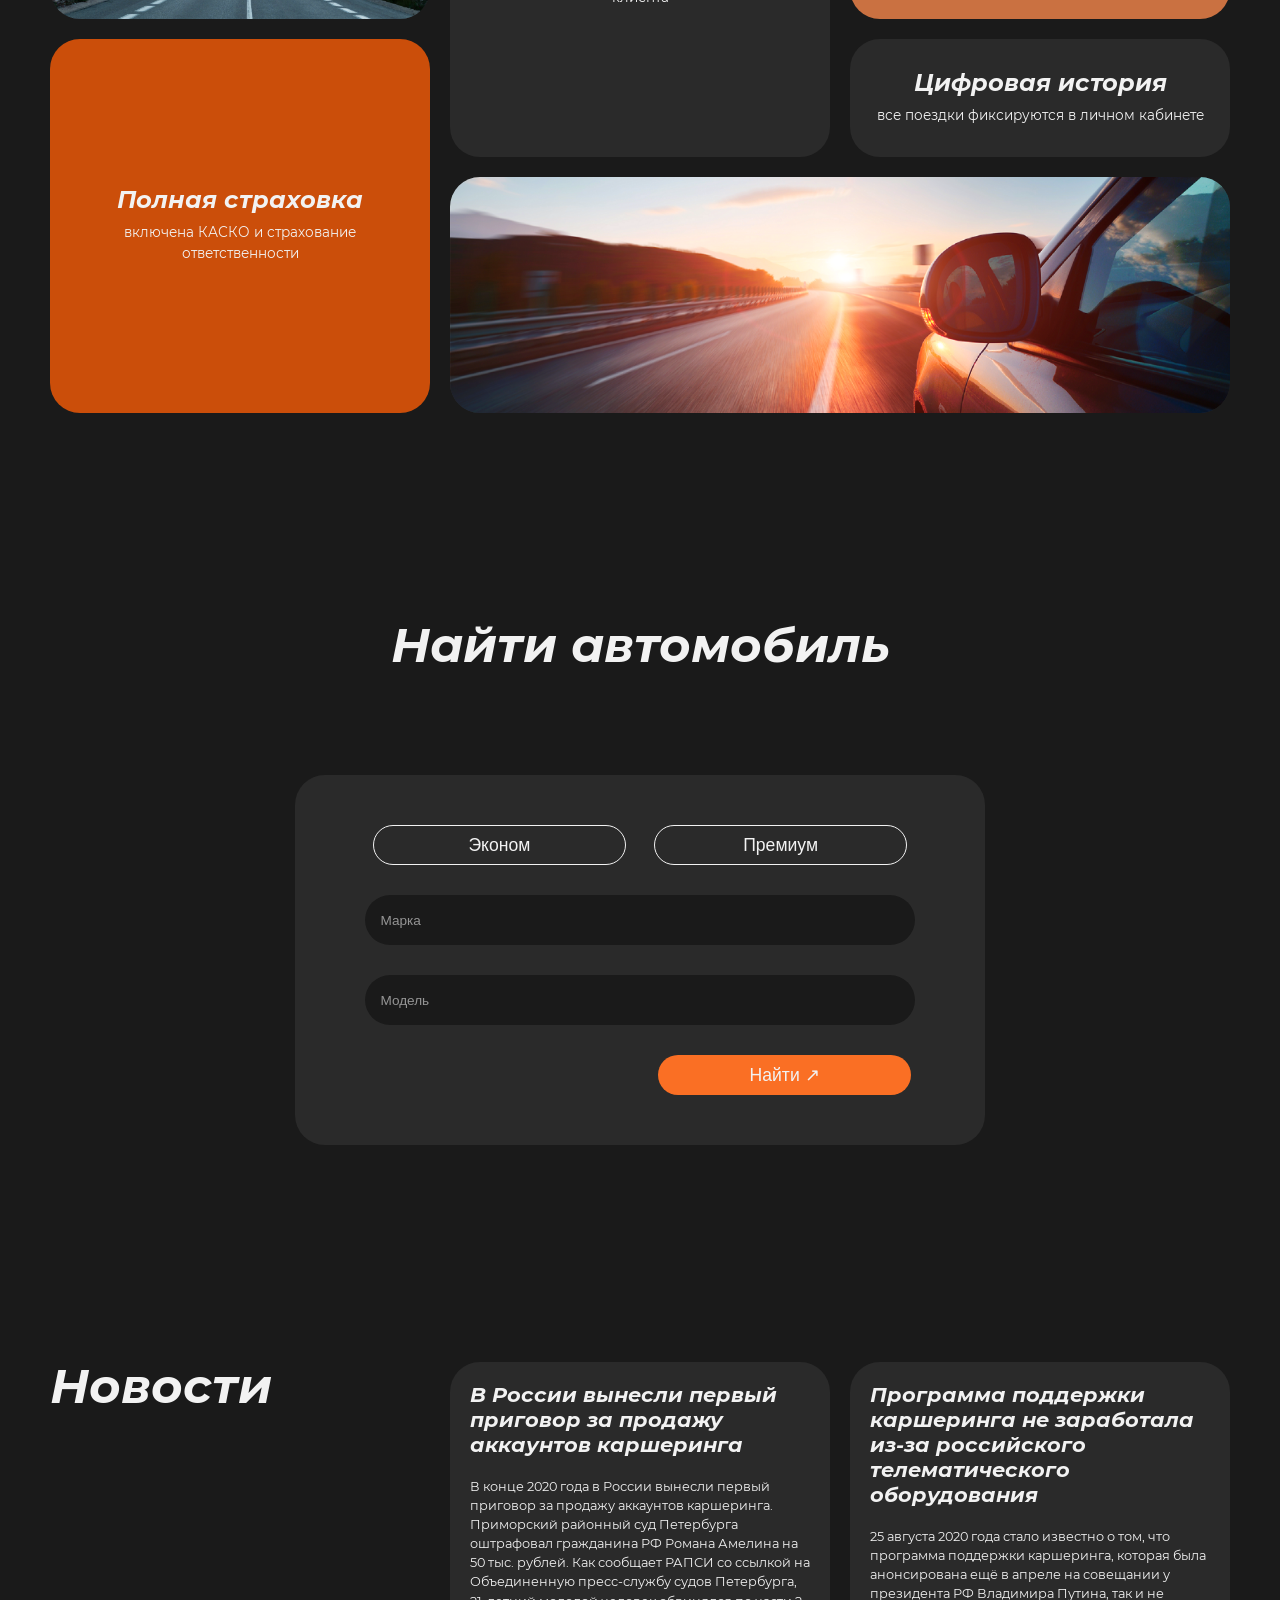
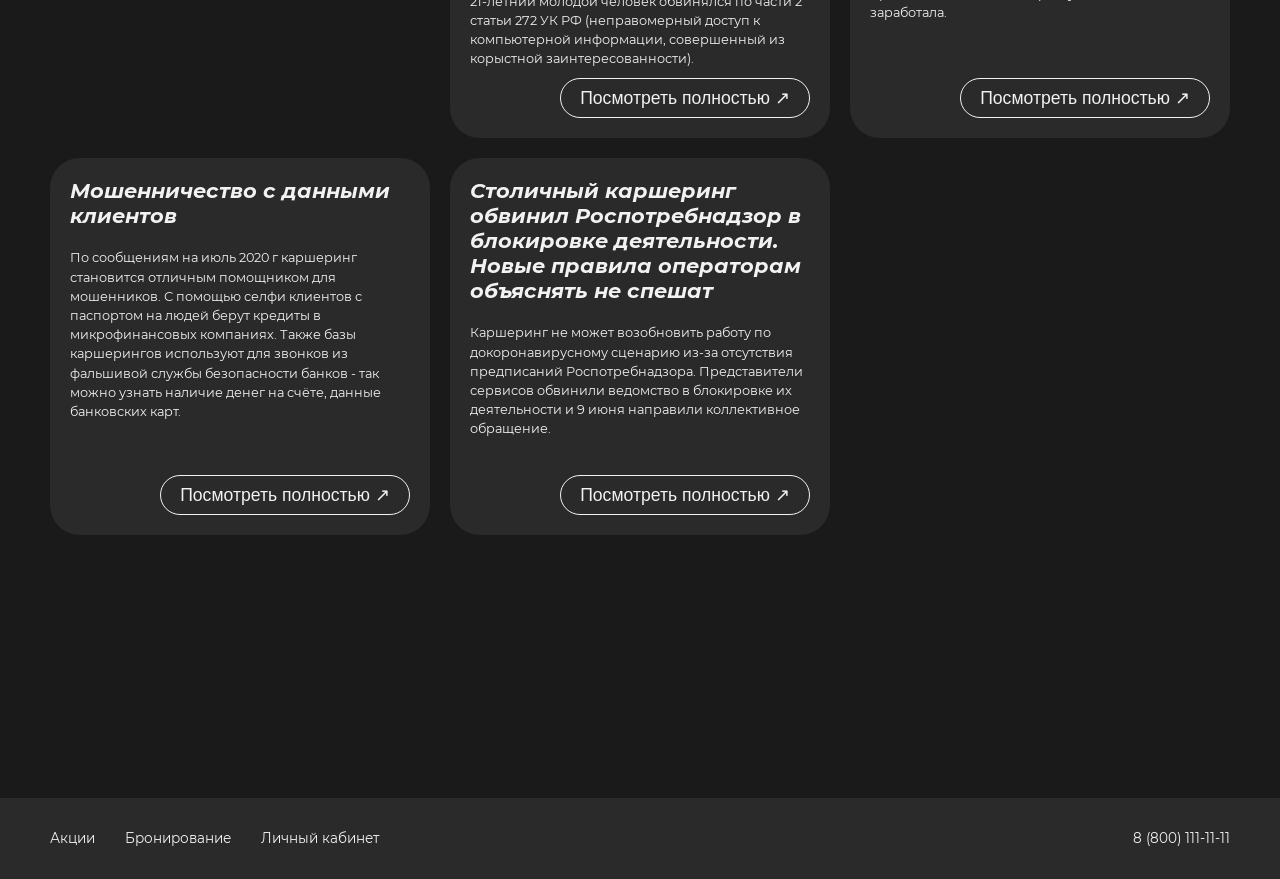
==== commit a4e46603: "final" ====
--- a/index.html
+++ b/index.html
@@ -10,9 +10,9 @@
     <header>
         <a href="index.html"><img src="./img/svg/logo.svg" alt="logo" class="logo"></a>
         <nav>
-            <a href="pages/account.html">Акции</a>
+            <a href="#">Акции</a>
             <a href="pages/bron.html">Бронирование</a>
-            <a href="pages/login.html"><img src="./img/svg/account.svg" alt="account" class="account"></a>
+            <a href="pages/login.html" class="account"><img src="./img/svg/account.svg" alt="account"></a>
         </nav>
     </header>
     <main>
@@ -139,13 +139,13 @@
         <nav>
             <a href="#">Акции</a>
             <a href="./pages/bron.html">Бронирование</a>
-            <a href="./pages/login.html">Личный кабинет</a>
+            <a href="./pages/login.html" class="account">Личный кабинет</a>
         </nav>
         <p>8 (800) 111-11-11</p>
     </footer>
 
     <script src="./js/flip-card-script.js"></script>
     <script src="./js/search-script.js"></script>
-    
+    <script src="./js/account-script.js"></script>
 </body>
 </html>
--- a/css/style.css
+++ b/css/style.css
@@ -16,8 +16,15 @@
     padding: 0;
 }
 
+img{
+    pointer-events: none;
+}
+
+.mobile-only{
+    display: none;
+}
 p, a, label{
-    font-size: 1.1em;
+    font-size: 1em;
     font-family: 'Montsterrat-reg';
     color: #f2f2f2;
     text-decoration: none;
@@ -67,18 +74,18 @@
 }
 h1{
     color: #f2f2f2;
-    font-size: 4em;
+    font-size: 3.5em;
     line-height: 1;
     font-family: 'Montsterrat-bi';
 }
 h2{
     color: #1a1a1a;
-    font-size: 2em;
+    font-size: 1.8em;
     line-height: 1;
     font-family: 'Montsterrat-bi';
 }
 h6{
-    font-size: 1.5em;
+    font-size: 1.4em;
     color: #f2f2f2;
     font-family: 'Montsterrat-bi';
 }
@@ -117,12 +124,12 @@
     left: 20%;
 }
 button{
-    font-size: 1.3em;
+    font-size: 1.1em;
     border-radius: 40px;
     transition: 0.3s;
     border: none;
     width: 300px;
-    height: 45px;
+    height: 40px;
     text-align: center;
 }
 .cta{
@@ -155,6 +162,9 @@
     position: relative;
     padding: 30px;
 }
+.main-car{
+    box-sizing: border-box;
+}
 .car-card{
     background-color: #2a2a2a;
     flex: 0 0 28%; 
@@ -208,6 +218,18 @@
     height: auto;
     gap: 30px;
     align-items: end;
+}
+.form{
+    box-sizing: border-box;
+}
+.search{
+    align-items: center;
+}
+.search input {
+    width: 88%;
+}
+.search button{
+    width: 43%;
 }
 .search-results-section .carousel-container {
     height: 65%;
@@ -252,10 +274,10 @@
     align-items: center;
     justify-content: space-between;
     width: 100%;
+    text-align: left;
 }
 
 input{
-    width: 95%;
     background-color: #1a1a1a;
     border: none;
     border-radius: 25px;
@@ -263,6 +285,11 @@
     color: #f2f2f2;
     padding: 0 15px;
 }
+input:disabled{
+    background-color: #2f2f2f;
+    border: #1a1a1a solid 1px;
+    color: #959595;
+}
 input::placeholder{
     color: #959595;
 }
@@ -274,6 +301,10 @@
     justify-content: space-evenly;
     width: 100%;
 }
+#search-btn{
+    margin: 0 4% 0 auto;
+}
+
 
 footer{
     background-color: #2a2a2a;
@@ -389,7 +420,7 @@
 .trust-cards{
     display: grid;
     gap: 30px;
-    height: 80%;
+    height: 70%;
     grid-template-columns: 1fr 1fr 1fr;
     grid-template-rows: 2fr 1fr 2fr;
 }
@@ -448,9 +479,6 @@
     align-items: end;
     background-color: #cb4e0a;
 }
-.account-data-card:last-child{
-    align-items: end;
-}
 .account-data-card:first-child .data, .account-data-card:last-child .data-card{
     width: 100%;
     justify-content: start;
@@ -470,6 +498,10 @@
     align-items: center;
     justify-content: center;
     height: 100%;
+}
+.data button{
+    height: 30px;
+    margin-top: 10px;
 }
 .circle img{
     width: 100%;
@@ -492,3 +524,505 @@
 .circle h2{
     color: #cb4e0a;
 }
+
+.modal-overlay {
+    position: fixed;
+    top: 0;
+    left: 0;
+    width: 100%;
+    height: 100%;
+    background: rgba(0, 0, 0, 0.5);
+    display: none;
+    justify-content: center;
+    align-items: center;
+    z-index: 9999; /* Поверх всего */
+}
+
+.modal {
+    display: flex;
+    flex-direction: column;
+    gap: 20px;
+    background: #2a2a2a;
+    padding: 30px;
+    border-radius: 12px;
+    max-width: 400px;
+    width: 90%;
+    box-shadow: 0 4px 20px rgba(0, 0, 0, 0.3);
+    z-index: 10000;
+    position: relative;
+}
+.modal h2, #points-amount{
+    color: #f2f2f2;
+}
+
+.modal .card-row {
+    display: flex;
+    gap: 10px;
+    justify-content: flex-end;
+}
+
+.modal .card-row .inp {
+    flex: 1;
+    width: 40%;
+}
+
+.modal-btns {
+    display: flex;
+    gap: 10px;
+    justify-content: flex-end;
+}
+#bookings-list,
+#history-list,
+#cards-list {
+    width: 100%;
+    max-height: 100px;
+    overflow-y: auto;
+    padding-right: 5px;
+}
+#cards-list{
+    max-height: 30px;
+}
+#history-list{
+    max-height: 450px;;
+}
+/* Скролл для всех списков */
+#bookings-list::-webkit-scrollbar,
+#history-list::-webkit-scrollbar,
+#cards-list::-webkit-scrollbar {
+    width: 4px;
+}
+
+#bookings-list::-webkit-scrollbar-track,
+#history-list::-webkit-scrollbar-track,
+#cards-list::-webkit-scrollbar-track {
+    background: #f1f1f1;
+    border-radius: 10px;
+}
+
+#bookings-list::-webkit-scrollbar-thumb,
+#history-list::-webkit-scrollbar-thumb,
+#cards-list::-webkit-scrollbar-thumb {
+    background: #ffbf9d;
+    border-radius: 10px;
+}
+
+/* Элементы списков */
+.booking-item,
+.history-item,
+.card-item {
+    border-bottom: 1px solid #eee;
+    padding: 6px 0;
+}
+
+.booking-item:last-child,
+.history-item:last-child,
+.card-item:last-child {
+    border-bottom: none;
+}
+
+.booking-item p,
+.history-item p,
+.card-item p {
+    margin: 2px 0;
+}
+
+/* Скрываем пустые сообщения, когда есть элементы */
+#bookings-empty.hidden,
+#history-empty.hidden,
+#cards-empty.hidden {
+    display: none;
+}
+
+@media (min-width: 1280px){
+    h1{
+        font-size: 3em;
+    }
+    h2{
+        font-size: 1.5em;
+    }
+    p, a, label, input{
+        font-size: 0.85em;
+    }
+     .main-account-section p, .history-item p{
+        font-size: 1em;
+     }
+    h6{
+        font-size: 1.3em;
+    }
+    
+    body{
+        margin: 0 50px;
+    }
+    footer {
+        margin: 100px -50px 0 -50px;
+        padding: 30px 50px;
+    }
+    .data button{
+        height: 35px;
+    }
+    button{
+        width: 250px;
+    }
+
+    .main-img{
+        bottom: 55%;
+    }
+    .news, .trust-cards{
+        gap: 20px;
+    }
+    .new, .trust-card, .account-data-card{
+        padding: 20px;
+    }
+    .carousel-container{
+        height: 50% ;
+    }
+    .car-card{
+        min-height: 260px;
+    }
+    .car-card img{
+        bottom: 83%;
+    }
+    .car-info, .form-user{
+        gap: 10px;
+    }
+    .search{
+        padding: 50px 50px;
+    }
+    .search-results-section .car-card img{
+        bottom: 83%;
+    }
+    .search-results-section .car-card{
+        height: 370px;
+    }
+    .search-results-section .carousel-container{
+        height: 100%;
+    }
+    .search-results-section .car-card-content{
+        bottom: 30px;
+        top: 90px;
+    }
+    .main-account-section {
+        grid-template-columns: 1fr 1.2fr 0.8fr;
+        height: 65%;
+        row-gap: 70px;
+    }
+    .main-account-section button{
+        width: 250px;
+    }
+    .car-card button {
+        width: 60%;
+    }
+}
+
+@media (min-width: 1440px){
+    h2{
+        font-size: 1.5em;
+    }
+    p, a, label, input{
+        font-size: 0.85em;
+    }
+     .main-account-section p, .history-item p{
+        font-size: 1em;
+     }
+    h6{
+        font-size: 1.3em;
+    }
+
+    body{
+        margin: 0 100px;
+    }
+    footer {
+        margin: 0 -100px;
+        padding: 30px 100px;
+    }
+    button{
+        width: 300px;
+    }
+    .data{
+        gap: 5px;
+    }
+    .data button{
+        height: 35px;
+    }
+    .news, .trust-cards{
+        gap: 30px;
+    }
+    .new, .trust-card, .account-data-card{
+        padding: 30px;
+    }
+    main .carousel-container{
+        height: 60% ;
+    }
+    .carousel .car-card{
+        height: 350px;
+    }
+    .car-card img{
+        bottom: 83%;
+    }
+    .car-card button {
+        width: 70%;
+    }
+    .car-info, .form-user{
+        gap: 20px;
+    }
+    .search{
+        padding: 80px 50px;
+    }
+    .search-results-section .car-card img{
+        bottom: 83%;
+    }
+    .search-results-section .car-card{
+        height: 330px;
+    }
+    .search-results-section .carousel-container{
+        height: 75%;
+    }
+    .search-results-section .car-card-content{
+        bottom: 30px;
+        top: 90px;
+    }
+    .main-account-section {
+        grid-template-columns: 1fr 1.2fr 0.8fr;
+        height: 50%;
+        gap: 20px;
+        row-gap: 80px;
+    }
+    .main-account-section button{
+        width: 250px;
+    }
+    .bron{
+        height: auto;
+        gap: 80px;
+    }
+}
+
+@media (min-width: 1920px){
+    p, a, label, input, .history-item p{
+        font-size: 1.25em  ;
+    }
+    button, .data button{
+        font-size: 1.3em  ;
+        height: 50px  ;
+    }
+    input{
+        height: 60px  ;
+    }
+    .search input{
+        height: 50px  ;
+    }
+    h1{
+        font-size: 4em;
+    }
+    h2{
+        font-size: 2em  ;
+    }
+    h6{
+        font-size: 1.6em  ;
+    }
+    .main-img{
+        bottom: 55%  ;
+    }
+    .main-img{
+        bottom: 40%  ;
+    }
+    .carousel-container{
+        height: 40%  ;
+    }
+    .car-card{
+        min-height: 360px  ;
+    }
+    .car-card img{
+        bottom: 83%  ;
+    }
+    .search-results-section .car-card img{
+        bottom: 88%  ;
+    }
+    .search-results-section .car-card{
+        min-height: 450px  ;
+    }
+    .search-results-section .carousel-container{
+        height: 75%  ;
+    }
+    .search-results-section .car-card-content{
+        bottom: 30px  ;
+        top: 90px  ;
+    }
+    .main-account-section {
+        grid-template-columns: 0.8fr 1fr 0.7fr  ;
+    }
+}
+
+
+@media (max-width: 760px){
+    h1{
+        font-size: 3em;
+    }
+    h2{
+        font-size: 1.5em;
+    }
+    p, a, label, input{
+        font-size: 0.85em;
+    }
+     .main-account-section p, .history-item p{
+        font-size: 1em;
+     }
+    h6{
+        font-size: 1.3em;
+    }
+    
+    body{
+        margin: 0 10px;
+    }
+    footer {
+        margin: 0 -10px;
+        padding: 10px;
+    }
+    nav{
+        gap: 10px;
+    }
+    
+    .data button{
+        height: 35px;
+    }
+    button{
+        width: 250px;
+    }
+
+    .main-content{
+        gap: 15px;
+    }
+    .main-img, .car-card img {
+        bottom: 80%;
+        width: 80%;
+        left: 10%;
+    }
+    .main-car-content{
+        gap: 15px;
+    }
+    .section-trust, .section-news{
+        height: auto;
+        gap: 60px;
+    }
+    .news, .trust-cards{
+        gap: 20px;
+        display: flex;
+        flex-direction: column;
+    }
+    .new, .trust-card, .account-data-card{
+        padding: 30px 20px;
+    }
+    .carousel-container{
+        height: 60% ;
+        padding: 0;
+    }
+    .car-card{
+        min-height: 380px;
+        flex: 0 0 80%;
+        padding: 20px;
+    }
+    .car-card button {
+        width: 60%;
+        font-size: 0.9em;
+    }
+    .car-card img{
+        bottom: 88%;
+    }
+    .car-info, .form-user{
+        gap: 10px;
+    }
+    .search{
+        padding: 30px;
+        width: 85%;
+    }
+    .search-results-section .car-card img{
+        bottom: 83%;
+    }
+    .search-results-section .car-card{
+        min-height: 400px;
+    }
+    .search-results-section .carousel-container{
+        height: 75%;
+    }
+    .search-results-section .car-card-content{
+        bottom: 30px;
+        top: 90px;
+    }
+    .main-bron{
+        gap: 80px;
+    }
+    .main-account, .main-reg{
+        height: auto;
+        gap: 80px;
+    }
+    .main-account-section {
+        display: flex;
+        flex-direction: column;
+        gap: 30px;
+        height: 65%;
+        max-width: calc(100% - 20px);
+    }
+    .main-account-section button{
+        width: 200px;
+    }
+    .bron{
+        height: auto;
+        gap: 80px;
+    }
+    .form{
+        grid-template-columns: 1fr;
+        padding: 30px 20px;
+        gap: 80px;
+    }
+    .form-user{
+        gap: 20px;
+    }
+    .data{
+        width: 70%;
+    }
+    .data-card{
+        gap: 15px;
+    }
+    .circle{
+        width: 60px;
+        height: 60px;
+    }
+    .logo{
+        width: 80px;
+    }
+    .form-lk{
+        width: calc(100% - 20px);
+        padding: 30px;
+        box-sizing: border-box;
+        gap: 20px;
+    }
+    .mobile-only{
+        display: inline;
+    }
+    .form-btns button {
+        width: 150px;
+    }
+}
+@media (max-width: 400px){
+    .search{
+        padding: 20px;
+    }
+    .carousel-wrapper{
+        margin: 0 0 0 10px;
+    }
+    footer{
+        flex-direction: column;
+        gap: 10px
+    }
+    h6{
+        font-size: 1.2em;
+    }
+    .bron h1{
+        text-align: center;
+    }
+    .form-lk{
+        gap: 20px;
+    }
+    .logo{
+        width: 60px;
+    }
+}
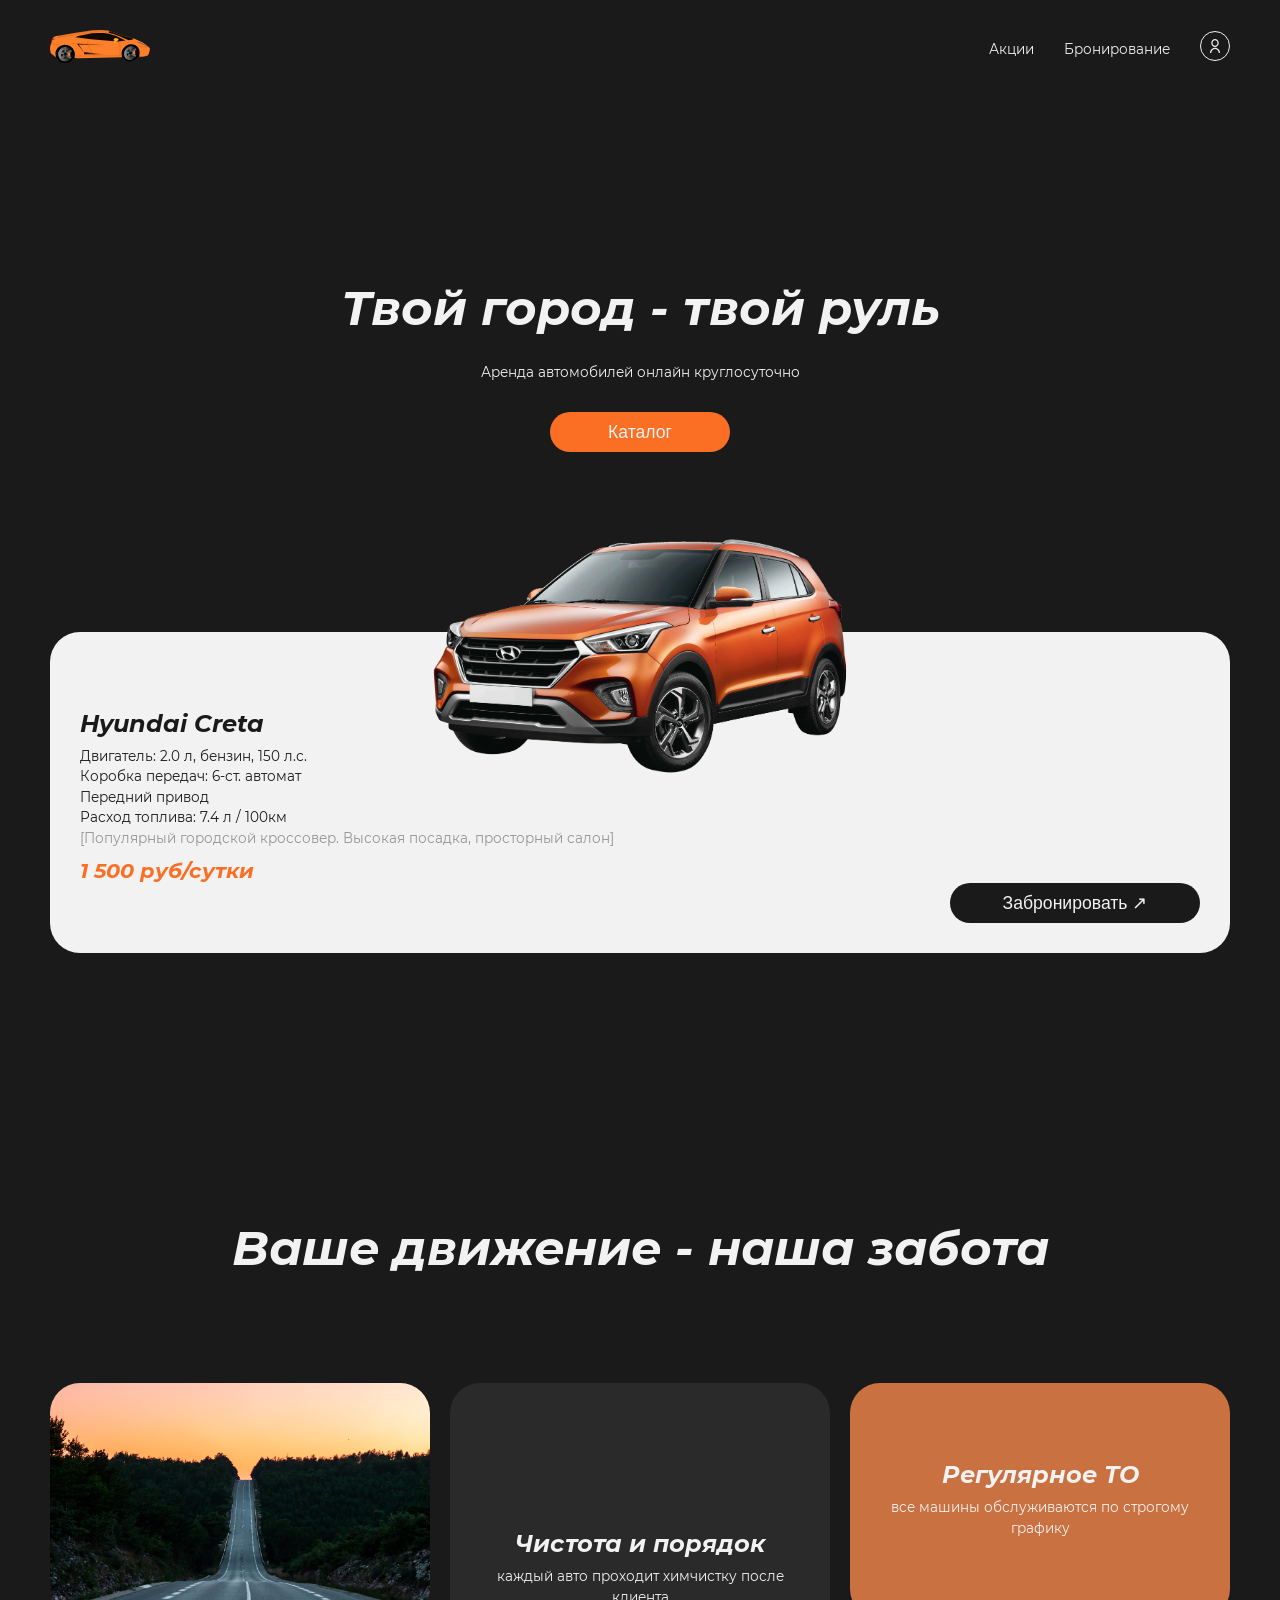
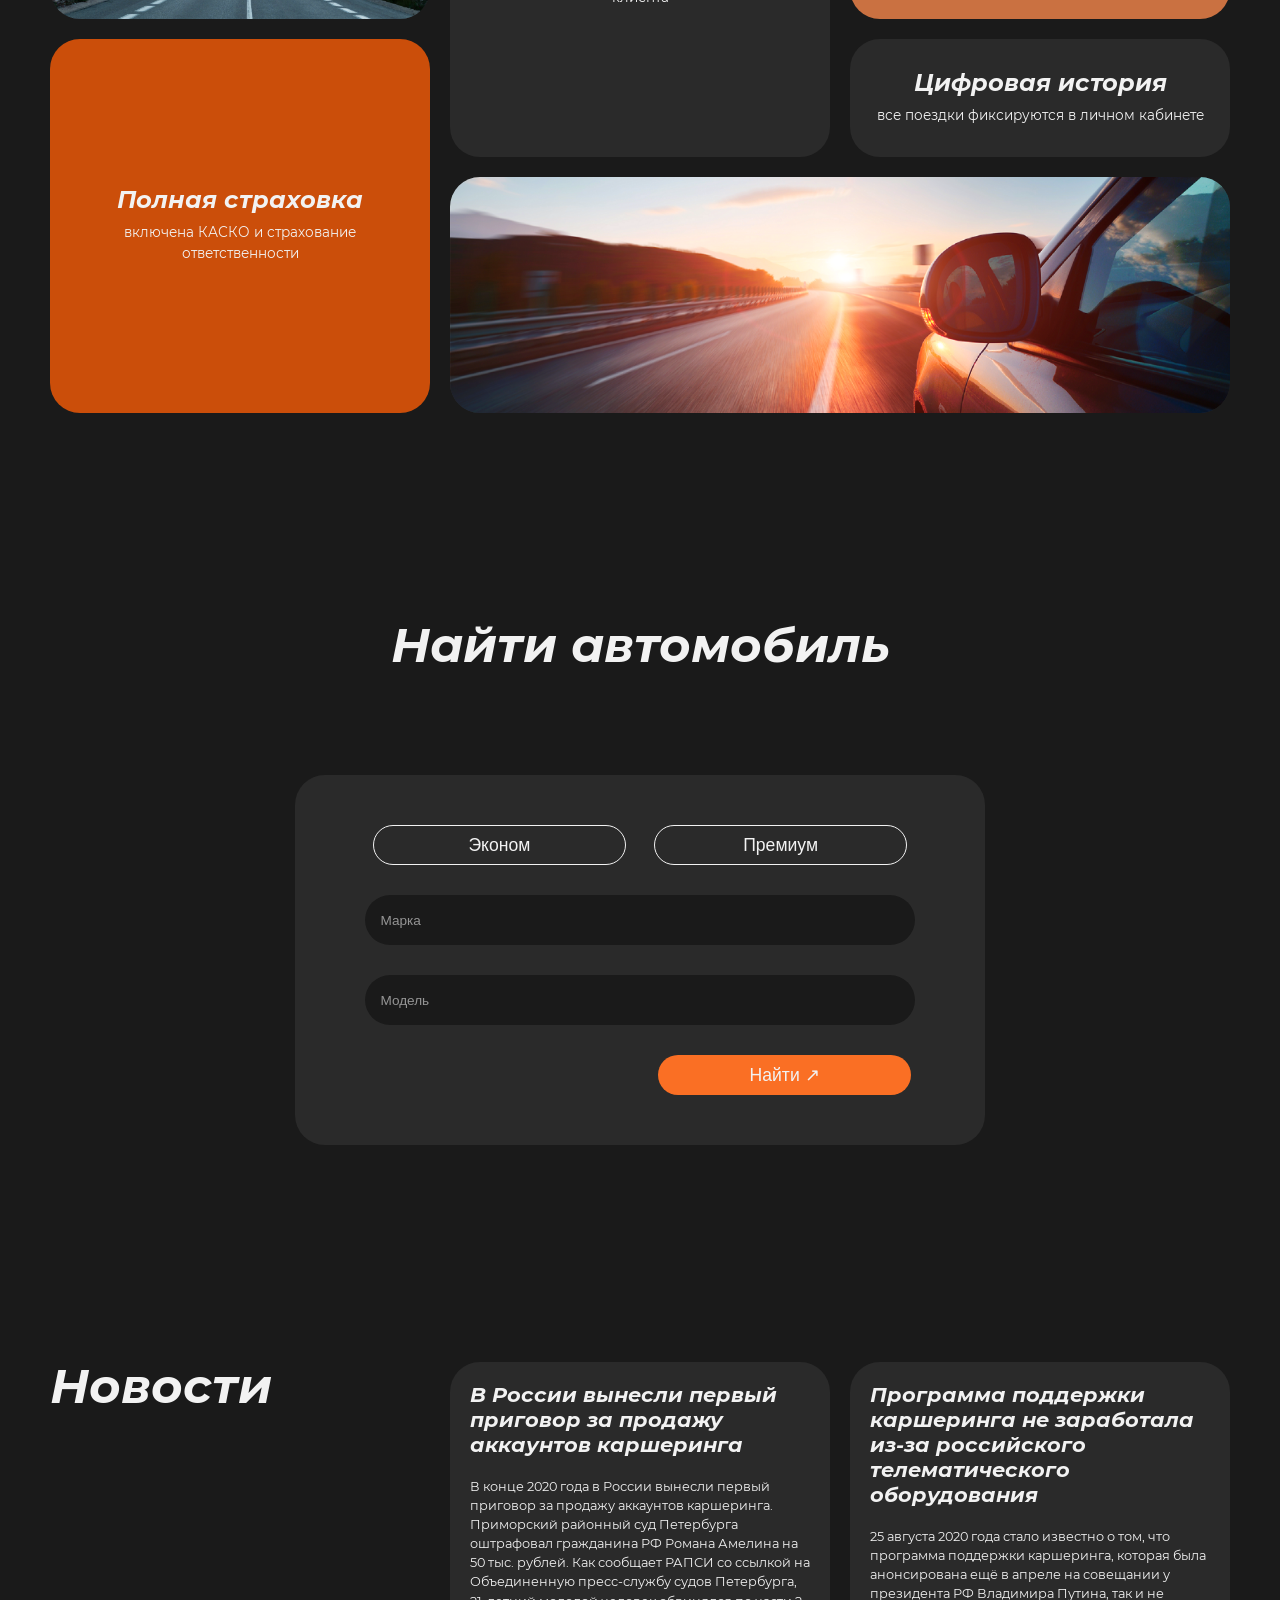
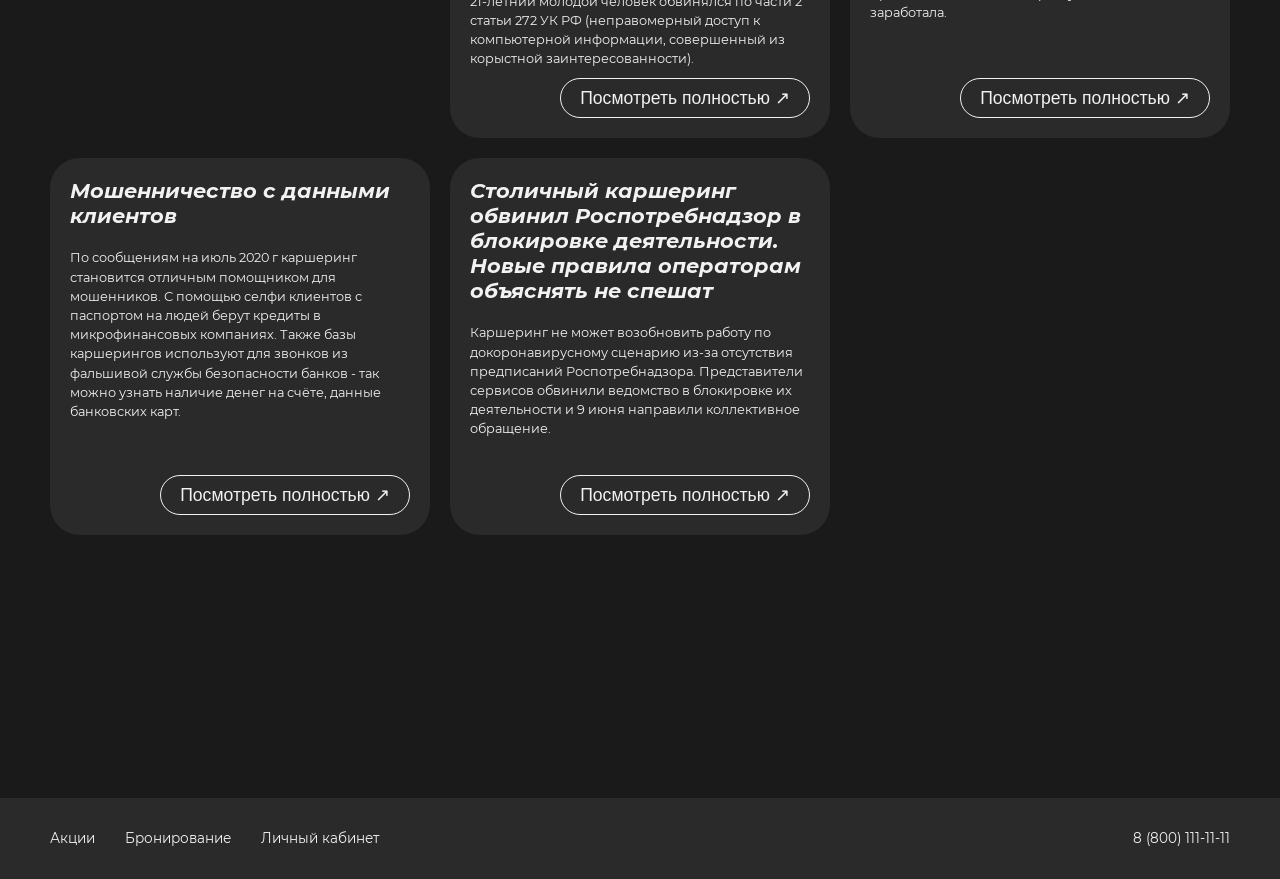
==== commit cf2e6372: "rename main block h1" ====
--- a/index.html
+++ b/index.html
@@ -17,7 +17,7 @@
     </header>
     <main>
         <div class="main-content">
-            <h1>На любой случай, любой автомобиль</h1>
+            <h1>Твой город - твой руль</h1>
             <p>Аренда автомобилей онлайн круглосуточно</p>
             <button class="cta" onclick="window.location.href='pages/bron.html'">Каталог</button>
         </div>
